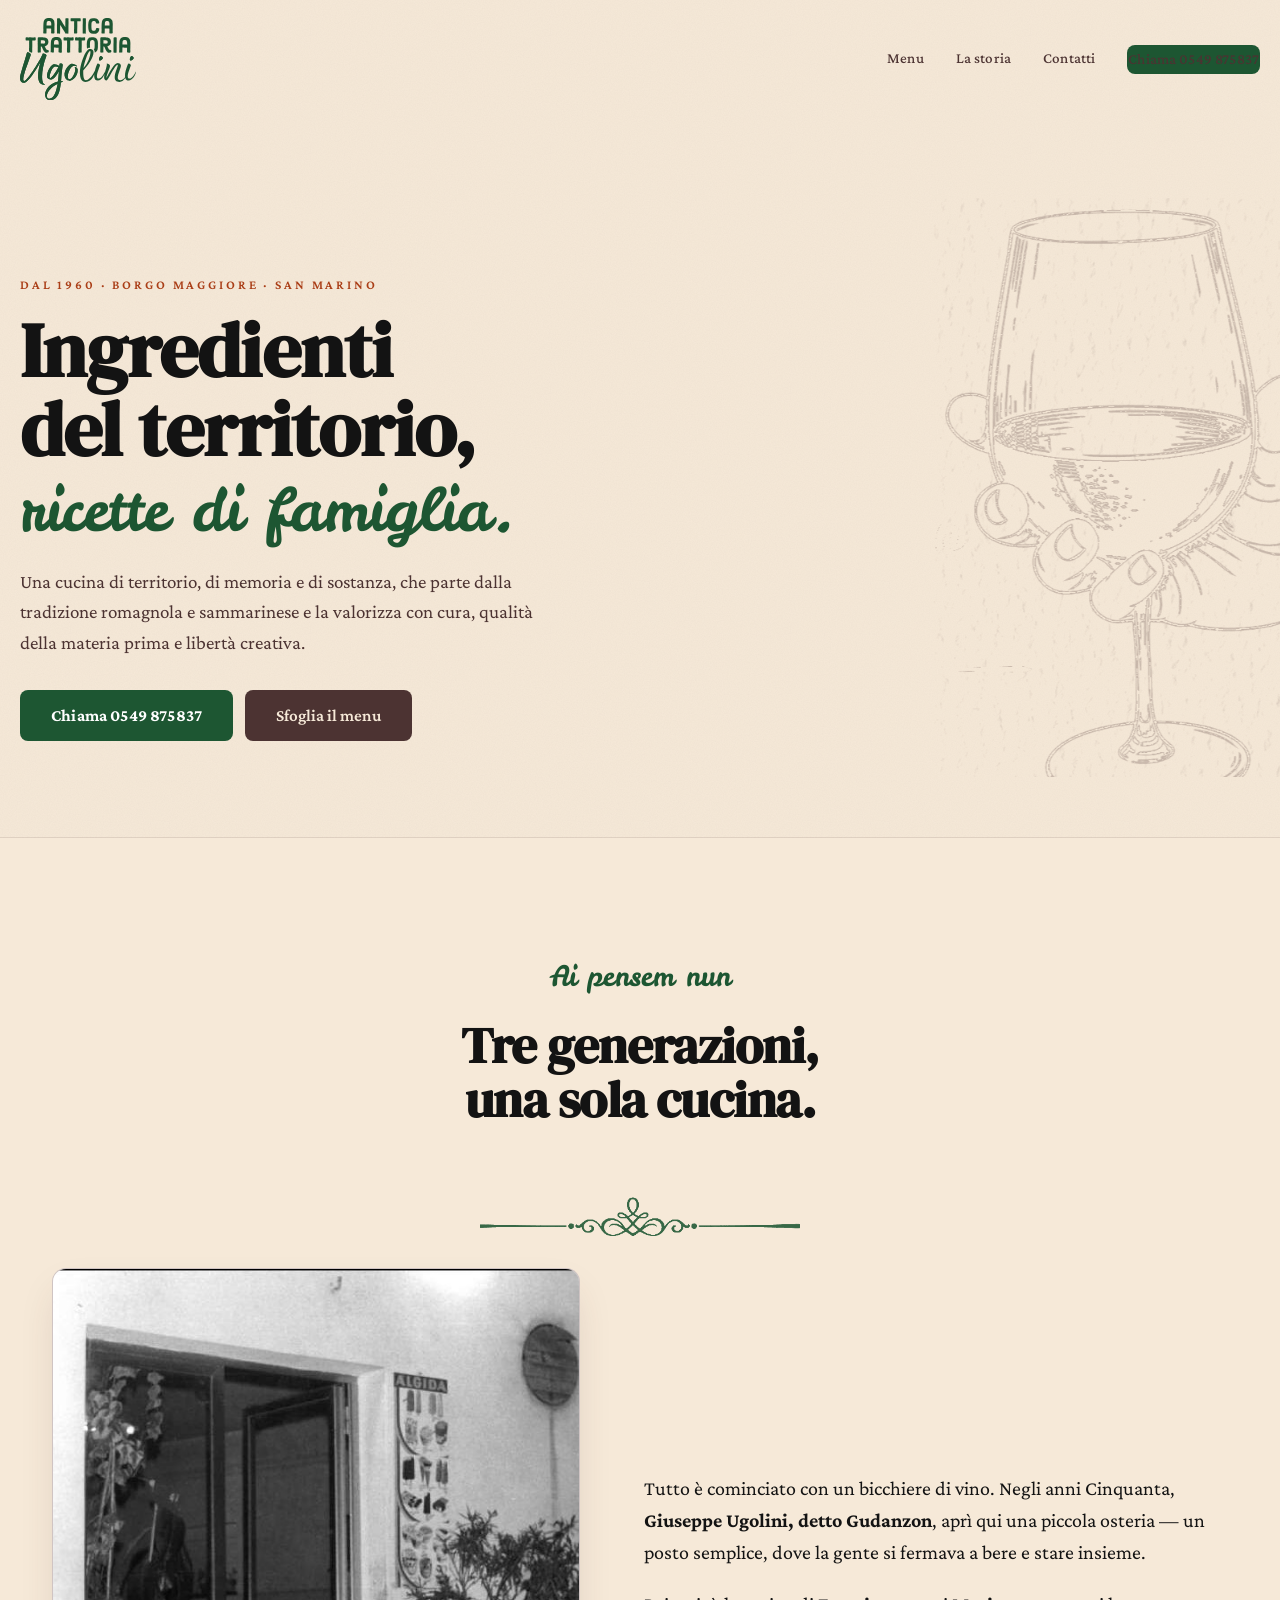
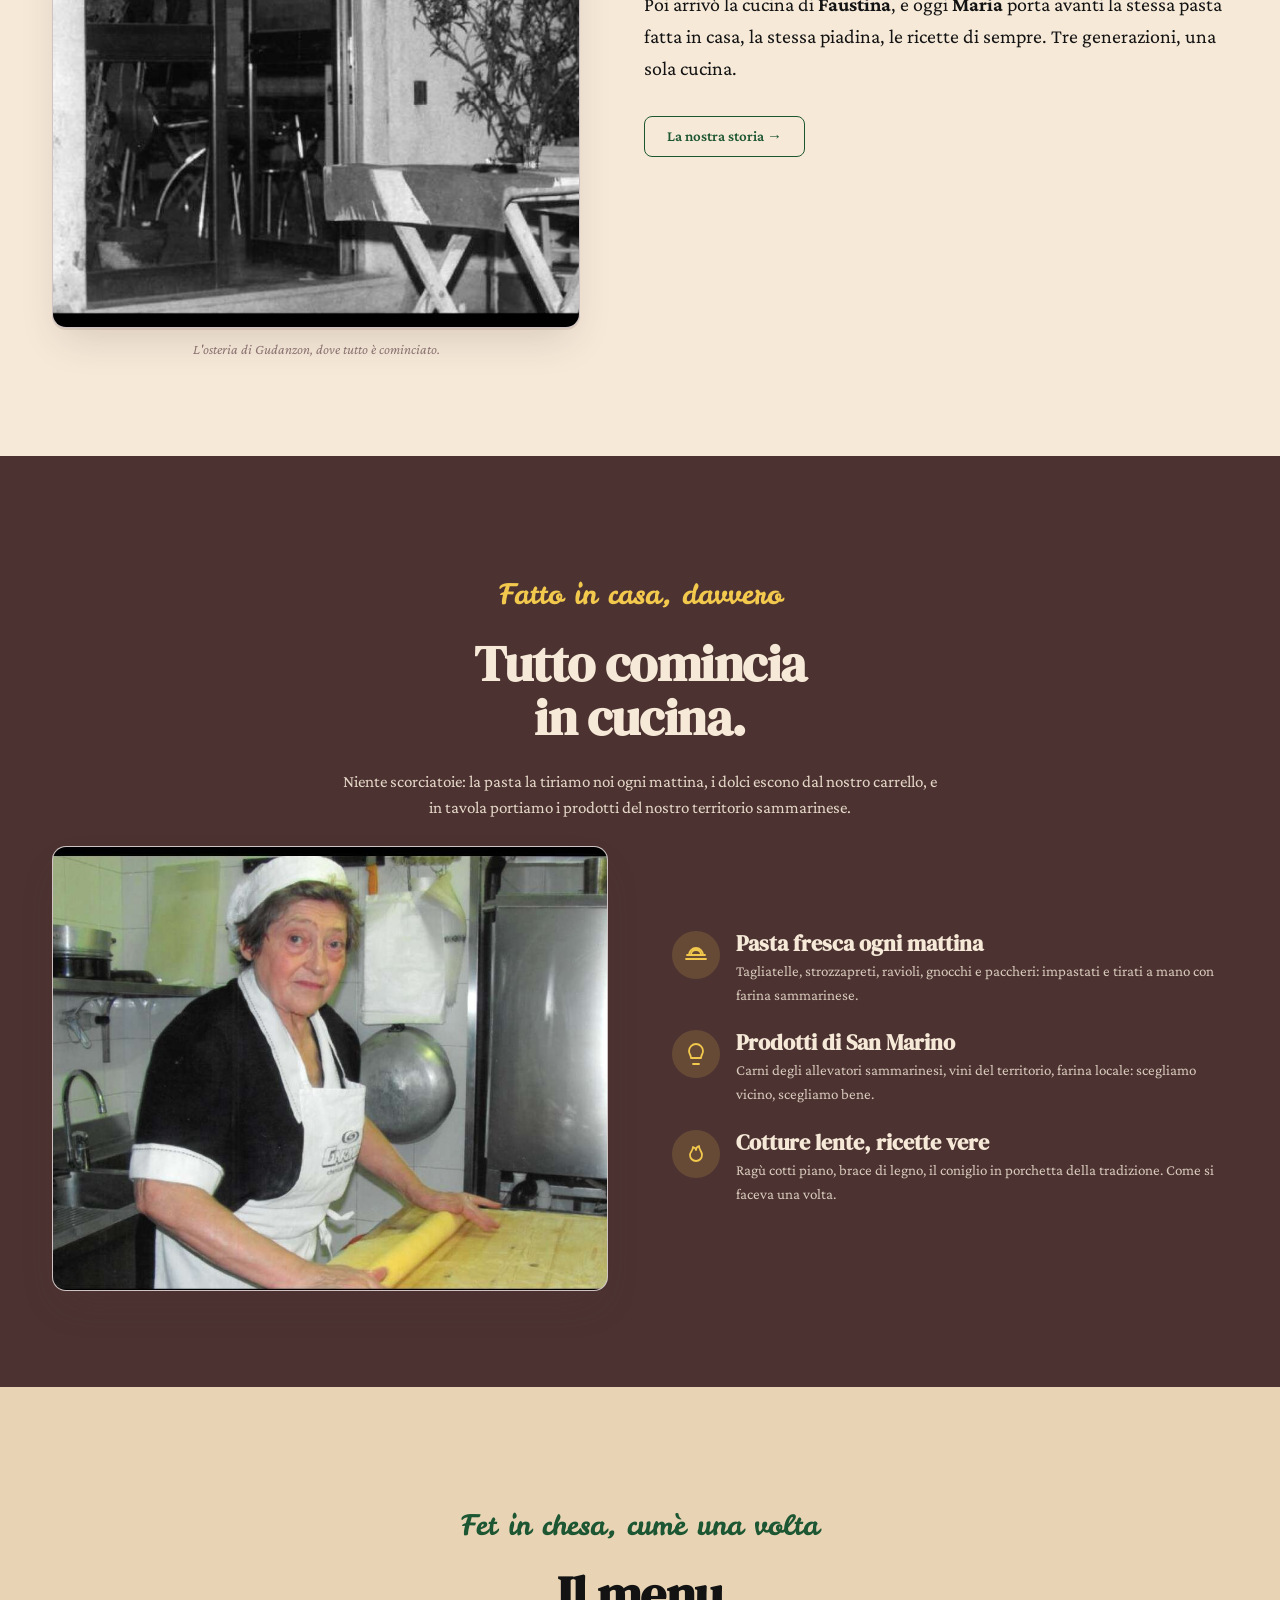
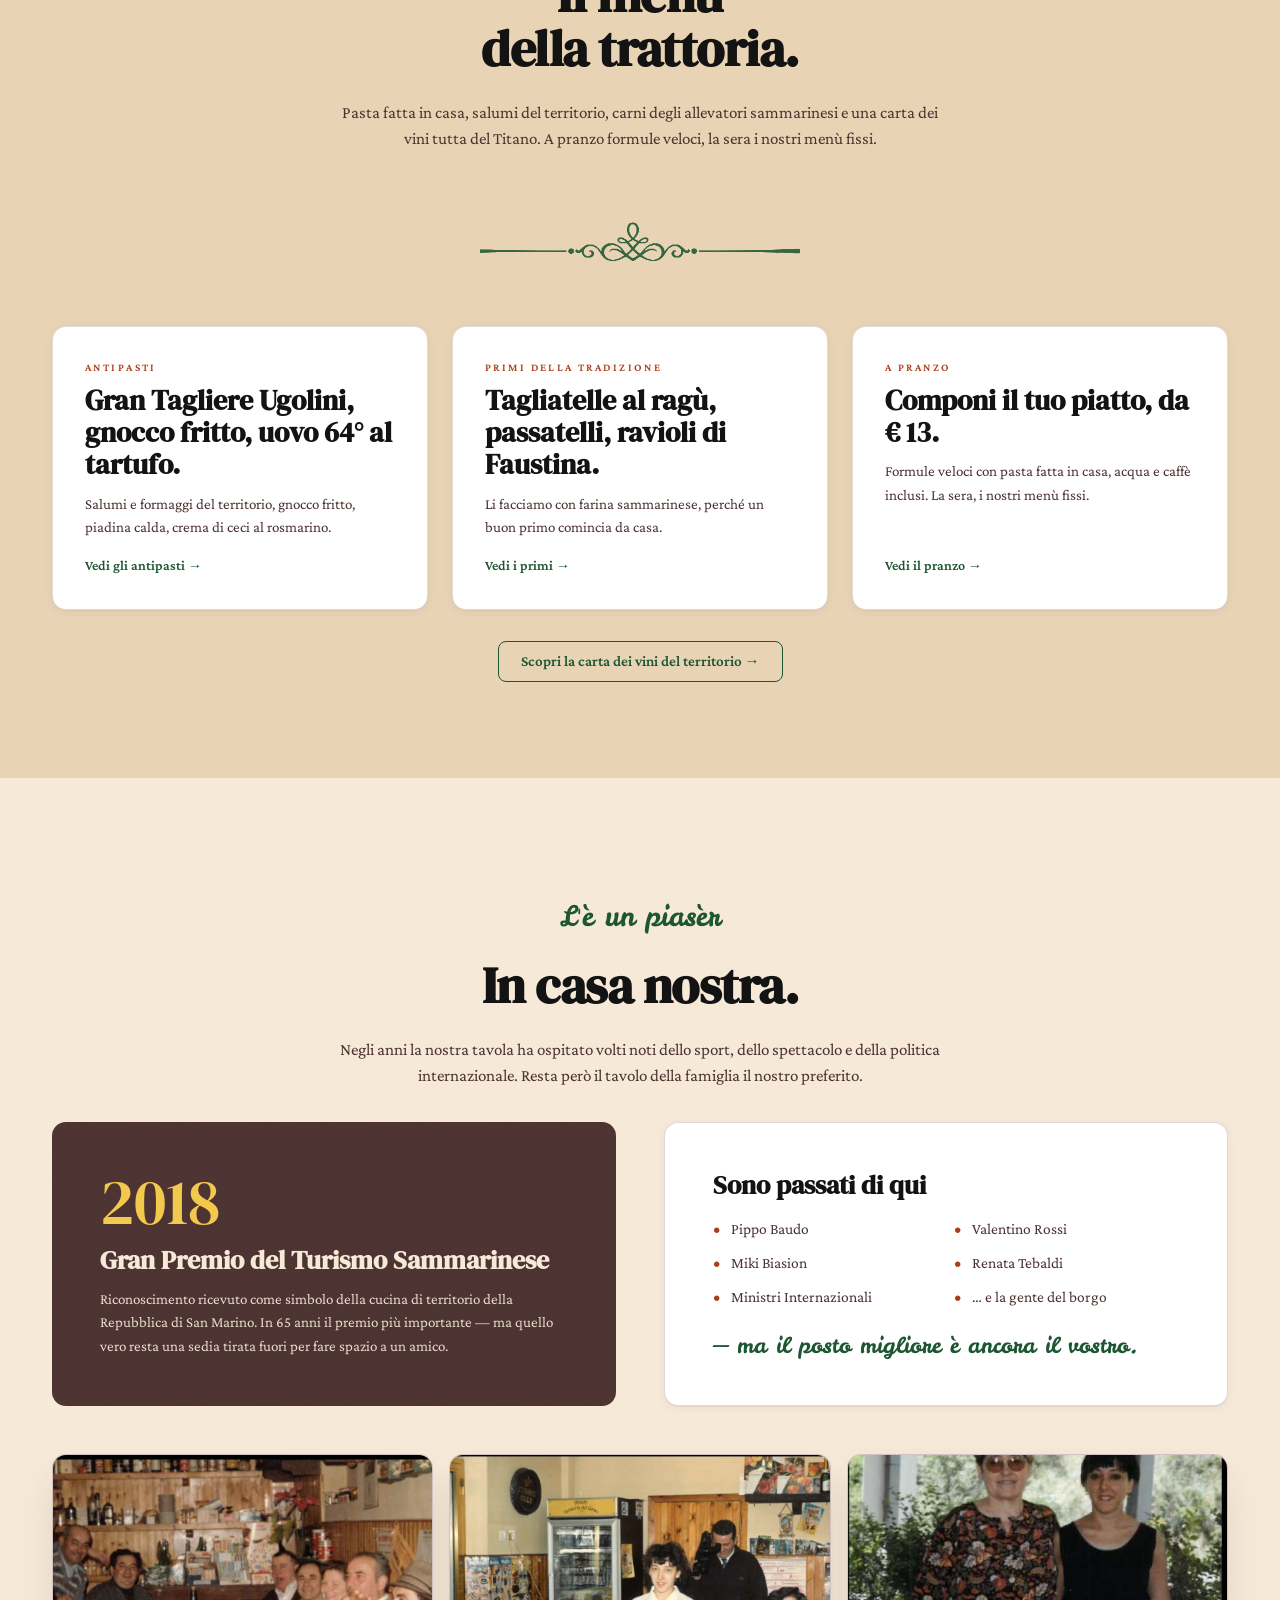
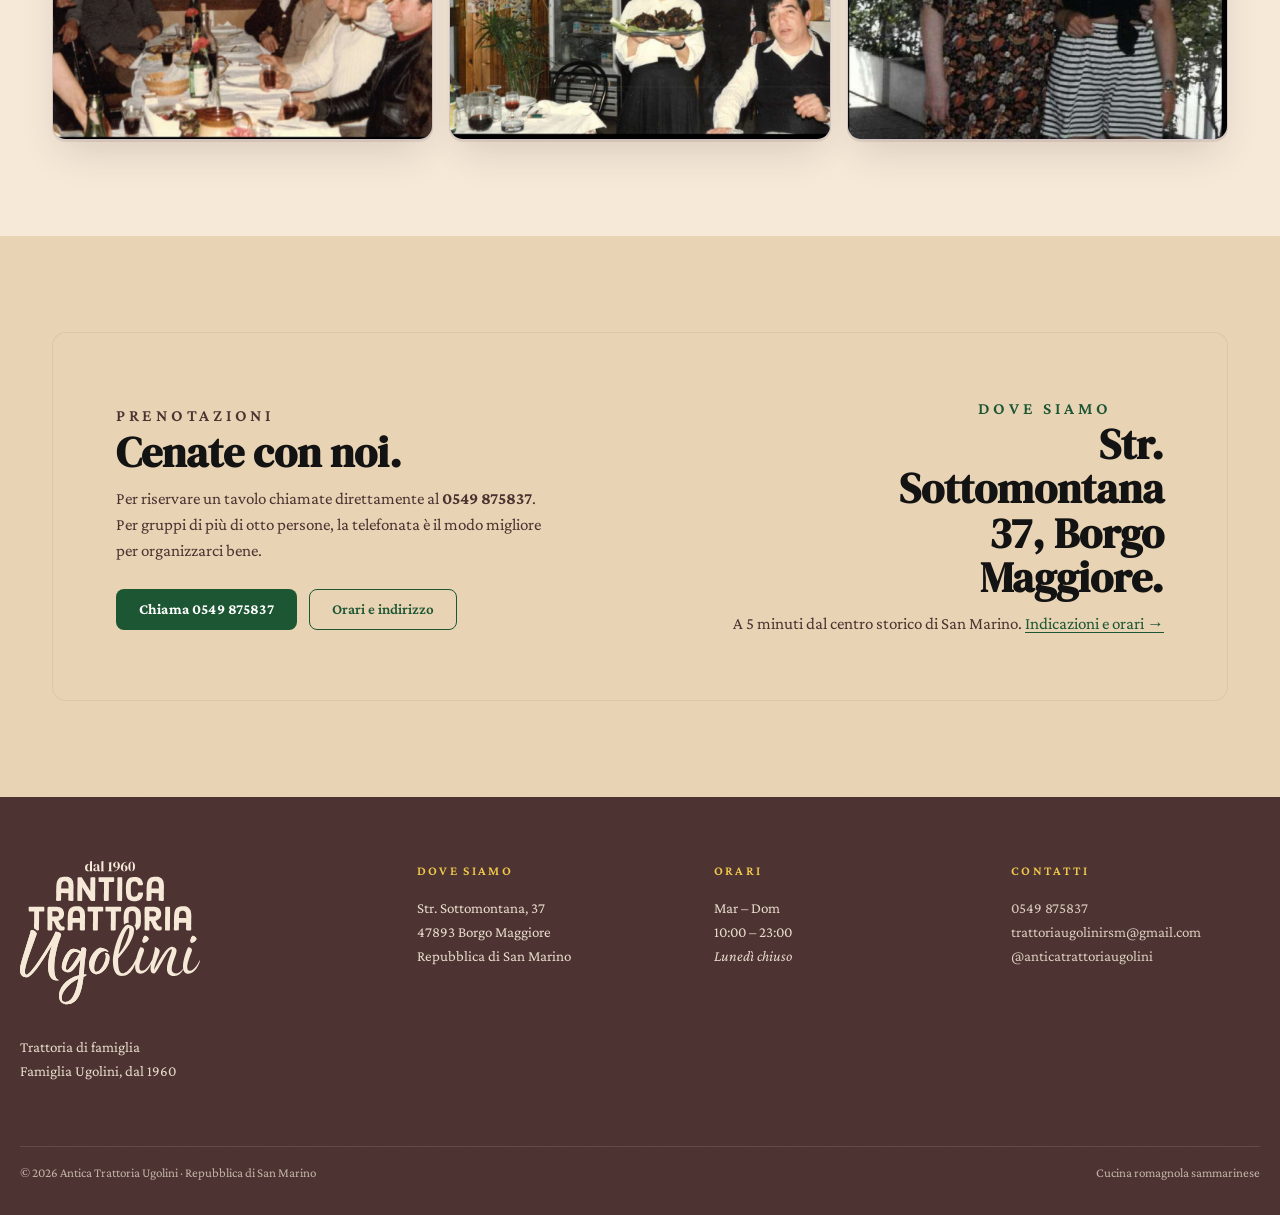
==== atusitev5_work/index.html @ a662e5c4 "Add files via upload" ====
<!doctype html>
<html lang="it">
<head>
<meta charset="utf-8" />
<meta name="viewport" content="width=device-width, initial-scale=1" />
<title>Antica Trattoria Ugolini — Trattoria sammarinese dal 1960</title>
<meta name="description" content="Una cucina di territorio, di memoria e di sostanza, dalla tradizione romagnola e sammarinese. Pasta fatta in casa con farina sammarinese. Borgo Maggiore, Repubblica di San Marino, dal 1960." />
<link rel="canonical" href="https://anticatrattoriaugolini.com/" />
<link rel="icon" type="image/svg+xml" href="assets/atu-logo.svg" />
<link rel="apple-touch-icon" href="assets/apple-touch-icon.png" />
<link rel="manifest" href="manifest.webmanifest" />
<meta name="theme-color" content="#1d5632" />

<meta property="og:type" content="restaurant.restaurant" />
<meta property="og:locale" content="it_IT" />
<meta property="og:site_name" content="Antica Trattoria Ugolini" />
<meta property="og:title" content="Antica Trattoria Ugolini — Trattoria sammarinese dal 1960" />
<meta property="og:description" content="Cucina di territorio, di memoria e di sostanza. Pasta con farina sammarinese, dal 1960." />
<meta property="og:url" content="https://anticatrattoriaugolini.com/" />
<meta property="og:image" content="https://anticatrattoriaugolini.com/assets/og-image.png" />
<meta property="og:image:width" content="1200" />
<meta property="og:image:height" content="630" />
<meta name="twitter:card" content="summary_large_image" />
<meta name="twitter:title" content="Antica Trattoria Ugolini — Trattoria sammarinese dal 1960" />
<meta name="twitter:description" content="Cucina di territorio. Borgo Maggiore, San Marino." />
<meta name="twitter:image" content="https://anticatrattoriaugolini.com/assets/og-image.png" />

<link rel="preload" href="fonts/-nFnOHM81r4j6k0gjAW3mujVU2B2G_Bx0g.woff2" as="font" type="font/woff2" crossorigin />
<link rel="preload" href="assets/illustration-wine.png" as="image" />
<link rel="stylesheet" href="css/fonts.css" />
<link rel="stylesheet" href="css/tokens.css" />
<link rel="stylesheet" href="css/site.css" />

<script type="application/ld+json">
{
  "@context": "https://schema.org",
  "@type": "Restaurant",
  "name": "Antica Trattoria Ugolini",
  "image": [
    "https://anticatrattoriaugolini.com/assets/og-image.png",
    "https://anticatrattoriaugolini.com/assets/foto/in-sala.jpg",
    "https://anticatrattoriaugolini.com/assets/foto/tagliatelle.jpg"
  ],
  "description": "Trattoria di famiglia a Borgo Maggiore, San Marino. Cucina romagnola e sammarinese, pasta fatta in casa, ingredienti del territorio e ricette dal 1960.",
  "@id": "https://anticatrattoriaugolini.com/",
  "url": "https://anticatrattoriaugolini.com/",
  "telephone": "+390549875837",
  "email": "trattoriaugolinirsm@gmail.com",
  "priceRange": "€€",
  "servesCuisine": ["Italian", "Romagnola", "Sammarinese"],
  "foundingDate": "1960",
  "menu": "https://anticatrattoriaugolini.com/menu.html",
  "acceptsReservations": true,
  "address": {
    "@type": "PostalAddress",
    "streetAddress": "Str. Sottomontana, 37",
    "addressLocality": "Borgo Maggiore",
    "postalCode": "47893",
    "addressCountry": "SM"
  },
  "geo": {
    "@type": "GeoCoordinates",
    "latitude": 43.9446,
    "longitude": 12.4445
  },
  "hasMap": "https://maps.google.com/?q=Str.+Sottomontana+37,+Borgo+Maggiore,+San+Marino",
  "openingHoursSpecification": [
    { "@type": "OpeningHoursSpecification", "dayOfWeek": ["Tuesday","Wednesday","Thursday","Friday","Saturday","Sunday"], "opens": "10:00", "closes": "23:00" }
  ],
  "sameAs": ["https://www.instagram.com/anticatrattoriaugolini"]
}
</script>
</head>
<body>
<a href="#main" class="skip-link">Vai al contenuto</a>

<header class="site-header">
  <div class="container site-header__inner">
    <a href="/" class="site-header__logo" aria-label="Antica Trattoria Ugolini — home" data-logo="assets/atu-logo-mono.svg"></a>
    <button class="nav-toggle" aria-label="Apri menu" aria-expanded="false" aria-controls="primary-nav">
      <svg viewBox="0 0 24 24" fill="none" stroke="currentColor" stroke-width="2" stroke-linecap="round" aria-hidden="true"><path d="M3 6h18M3 12h18M3 18h18"/></svg>
    </button>
    <nav class="site-header__nav" id="primary-nav" aria-label="Navigazione principale">
      <a href="menu.html">Menu</a>
      <a href="storia.html">La storia</a>
      <a href="contatti.html">Contatti</a>
      <a href="tel:+390549875837" class="btn btn-primary">Chiama 0549 875837</a>
    </nav>
  </div>
</header>

<main id="main">
  <section class="hero">
    <div class="hero__illustration" aria-hidden="true"></div>
    <div class="container hero__inner">
      <p class="hero__eyebrow">Dal 1960 · Borgo Maggiore · San Marino</p>
      <h1 class="hero__title">
        Ingredienti del territorio,
        <span class="script">ricette di famiglia.</span>
      </h1>
      <p class="hero__lede">
        Una cucina di territorio, di memoria e di sostanza, che parte dalla tradizione
        romagnola e sammarinese e la valorizza con cura, qualità della materia prima
        e libertà creativa.
      </p>
      <div class="hero__cta">
        <a class="btn btn-primary btn-lg" href="tel:+390549875837">Chiama 0549 875837</a>
        <a class="btn btn-on-dark btn-lg" href="menu.html">Sfoglia il menu</a>
      </div>
    </div>
  </section>

  <section class="section section--lino">
    <div class="container">
      <div class="section-head reveal">
        <p class="menu-aside">Ai pensem nun</p>
        <h2 class="section-title">Tre generazioni, una sola cucina.</h2>
      </div>
      <div class="ornament reveal" aria-hidden="true"><img src="assets/divisor.png" alt="" loading="lazy" /></div>
      <div class="story story--photo">
        <figure class="photo photo--bw reveal">
          <div class="photo-frame"><img src="assets/foto/osteria-origini.jpg" alt="L'osteria di Gudanzon negli anni delle origini" loading="lazy" width="1104" height="738" /></div>
          <figcaption>L'osteria di Gudanzon, dove tutto è cominciato.</figcaption>
        </figure>
        <div class="story__lede reveal reveal--delay-1">
          <p>
            Tutto è cominciato con un bicchiere di vino. Negli anni Cinquanta,
            <strong>Giuseppe Ugolini, detto Gudanzon</strong>, aprì qui una piccola
            osteria — un posto semplice, dove la gente si fermava a bere e stare insieme.
          </p>
          <p>
            Poi arrivò la cucina di <strong>Faustina</strong>, e oggi <strong>Maria</strong> porta
            avanti la stessa pasta fatta in casa, la stessa piadina, le ricette di sempre.
            Tre generazioni, una sola cucina.
          </p>
          <a class="btn btn-secondary" href="storia.html" style="margin-top: var(--s-3);">La nostra storia →</a>
        </div>
      </div>
    </div>
  </section>

  <section class="section section--cacao">
    <div class="container">
      <div class="section-head reveal">
        <p class="menu-aside" style="color: var(--c-ocra-calda);">Fatto in casa, davvero</p>
        <h2 class="section-title">Tutto comincia in cucina.</h2>
        <p class="section-lede" style="color: var(--c-lino-chiaro); opacity: 0.9;">
          Niente scorciatoie: la pasta la tiriamo noi ogni mattina, i dolci escono dal nostro carrello,
          e in tavola portiamo i prodotti del nostro territorio sammarinese.
        </p>
      </div>
      <div class="craft-showcase">
        <figure class="photo reveal">
          <div class="photo-frame"><img src="assets/foto/pasta-a-mano.jpg" alt="La pasta tirata a mano in cucina, ogni mattina" loading="lazy" width="1106" height="738" /></div>
        </figure>
        <div class="craft-list">
          <div class="craft-list__item reveal">
            <div class="craft-list__icon">
              <svg viewBox="0 0 24 24" fill="none" stroke="currentColor" stroke-width="1.8" stroke-linecap="round" stroke-linejoin="round" aria-hidden="true"><path d="M3 12h18M5 12a7 7 0 0 1 14 0M7 12a5 5 0 0 1 10 0"/><path d="M2 16h20"/></svg>
            </div>
            <div>
              <h3 class="craft-list__title">Pasta fresca ogni mattina</h3>
              <p class="craft-list__body">Tagliatelle, strozzapreti, ravioli, gnocchi e paccheri: impastati e tirati a mano con farina sammarinese.</p>
            </div>
          </div>
          <div class="craft-list__item reveal reveal--delay-1">
            <div class="craft-list__icon">
              <svg viewBox="0 0 24 24" fill="none" stroke="currentColor" stroke-width="1.8" stroke-linecap="round" stroke-linejoin="round" aria-hidden="true"><path d="M12 2a7 7 0 0 1 7 7c0 3-2 4-2 7H7c0-3-2-4-2-7a7 7 0 0 1 7-7Z"/><path d="M9 22h6"/></svg>
            </div>
            <div>
              <h3 class="craft-list__title">Prodotti di San Marino</h3>
              <p class="craft-list__body">Carni degli allevatori sammarinesi, vini del territorio, farina locale: scegliamo vicino, scegliamo bene.</p>
            </div>
          </div>
          <div class="craft-list__item reveal reveal--delay-2">
            <div class="craft-list__icon">
              <svg viewBox="0 0 24 24" fill="none" stroke="currentColor" stroke-width="1.8" stroke-linecap="round" stroke-linejoin="round" aria-hidden="true"><path d="M6 13a6 6 0 0 0 12 0c0-4-3-5-3-9 0 0-3 1-3 4 0-2-3-3-3-3 0 4-3 5-3 8Z"/></svg>
            </div>
            <div>
              <h3 class="craft-list__title">Cotture lente, ricette vere</h3>
              <p class="craft-list__body">Ragù cotti piano, brace di legno, il coniglio in porchetta della tradizione. Come si faceva una volta.</p>
            </div>
          </div>
        </div>
      </div>
    </div>
  </section>

  <section class="section section--crema">
    <div class="container">
      <div class="section-head reveal">
        <p class="menu-aside">Fet in chesa, cumè una volta</p>
        <h2 class="section-title">Il menu della trattoria.</h2>
        <p class="section-lede">
          Pasta fatta in casa, salumi del territorio, carni degli allevatori sammarinesi e
          una carta dei vini tutta del Titano. A pranzo formule veloci, la sera i nostri menù fissi.
        </p>
      </div>
      <div class="ornament reveal" aria-hidden="true"><img src="assets/divisor.png" alt="" loading="lazy" /></div>
      <div class="teaser-grid">
        <a class="teaser-card reveal" href="menu.html#antipasti">
          <div class="teaser-card__eyebrow">Antipasti</div>
          <h3 class="teaser-card__title">Gran Tagliere Ugolini, gnocco fritto, uovo 64° al tartufo.</h3>
          <p class="teaser-card__body">Salumi e formaggi del territorio, gnocco fritto, piadina calda, crema di ceci al rosmarino.</p>
          <span class="teaser-card__arrow">Vedi gli antipasti →</span>
        </a>
        <a class="teaser-card reveal reveal--delay-1" href="menu.html#primi">
          <div class="teaser-card__eyebrow">Primi della tradizione</div>
          <h3 class="teaser-card__title">Tagliatelle al ragù, passatelli, ravioli di Faustina.</h3>
          <p class="teaser-card__body">Li facciamo con farina sammarinese, perché un buon primo comincia da casa.</p>
          <span class="teaser-card__arrow">Vedi i primi →</span>
        </a>
        <a class="teaser-card reveal reveal--delay-2" href="menu.html#pranzo">
          <div class="teaser-card__eyebrow">A pranzo</div>
          <h3 class="teaser-card__title">Componi il tuo piatto, da € 13.</h3>
          <p class="teaser-card__body">Formule veloci con pasta fatta in casa, acqua e caffè inclusi. La sera, i nostri menù fissi.</p>
          <span class="teaser-card__arrow">Vedi il pranzo →</span>
        </a>
      </div>
      <div style="text-align:center; margin-top: var(--s-6);">
        <a class="btn btn-secondary" href="menu.html#vini">Scopri la carta dei vini del territorio →</a>
      </div>
    </div>
  </section>

  <section class="section section--lino" id="riconoscimenti">
    <div class="container">
      <div class="section-head reveal">
        <p class="menu-aside">L'è un piasèr</p>
        <h2 class="section-title">In casa nostra.</h2>
        <p class="section-lede">Negli anni la nostra tavola ha ospitato volti noti dello sport, dello spettacolo e della politica internazionale. Resta però il tavolo della famiglia il nostro preferito.</p>
      </div>
      <div class="recognition">
        <aside class="recognition__award reveal">
          <div class="recognition__award-year">2018</div>
          <h3 class="recognition__award-title">Gran Premio del Turismo Sammarinese</h3>
          <p class="recognition__award-body">Riconoscimento ricevuto come simbolo della cucina di territorio della Repubblica di San Marino. In 65 anni il premio più importante — ma quello vero resta una sedia tirata fuori per fare spazio a un amico.</p>
        </aside>
        <div class="recognition__guests reveal reveal--delay-1">
          <h3>Sono passati di qui</h3>
          <ul class="recognition__guests-list">
            <li>Pippo Baudo</li>
            <li>Valentino Rossi</li>
            <li>Miki Biasion</li>
            <li>Renata Tebaldi</li>
            <li>Ministri Internazionali</li>
            <li>… e la gente del borgo</li>
          </ul>
          <p class="recognition__guests-note">— ma il posto migliore è ancora il vostro.</p>
        </div>
      </div>
      <div class="photo-strip reveal">
        <figure class="photo"><div class="photo-frame"><img src="assets/foto/in-tavola.jpg" alt="A tavola insieme in trattoria" loading="lazy" width="1106" height="738" /></div></figure>
        <figure class="photo"><div class="photo-frame"><img src="assets/foto/in-sala.jpg" alt="La sala della trattoria" loading="lazy" width="1106" height="738" /></div></figure>
        <figure class="photo"><div class="photo-frame"><img src="assets/foto/due-generazioni.jpg" alt="Due generazioni della famiglia Ugolini" loading="lazy" width="530" height="738" /></div></figure>
      </div>
    </div>
  </section>

  <section class="section section--crema">
    <div class="container">
      <div class="reserve reveal">
        <div class="reserve__copy">
          <p class="section-eyebrow">prenotazioni</p>
          <h2>Cenate con noi.</h2>
          <p>Per riservare un tavolo chiamate direttamente al <strong>0549 875837</strong>. Per gruppi di più di otto persone, la telefonata è il modo migliore per organizzarci bene.</p>
          <div style="margin-top: var(--s-5); display:flex; gap: var(--s-3); flex-wrap: wrap;">
            <a class="btn btn-primary" href="tel:+390549875837">Chiama 0549 875837</a>
            <a class="btn btn-secondary" href="contatti.html">Orari e indirizzo</a>
          </div>
        </div>
        <div class="reserve__copy" style="text-align:right">
          <p class="section-eyebrow" style="color: var(--c-verde-bosco)">Dove siamo</p>
          <h3 style="margin-left:auto">Str. Sottomontana 37, Borgo Maggiore.</h3>
          <p style="margin-left:auto">A 5 minuti dal centro storico di San Marino. <a href="contatti.html">Indicazioni e orari →</a></p>
        </div>
      </div>
    </div>
  </section>
</main>

<footer class="site-footer">
  <div class="container site-footer__inner">
    <div class="site-footer__brand">
      <span class="site-footer__logo" data-logo="assets/atu-logo-mono-dal1960.svg" aria-label="Antica Trattoria Ugolini, dal 1960"></span>
      <p class="site-footer__tag">Trattoria di famiglia<br />Famiglia Ugolini, dal 1960</p>
    </div>
    <div><h5>Dove siamo</h5><p>Str. Sottomontana, 37<br />47893 Borgo Maggiore<br />Repubblica di San Marino</p></div>
    <div><h5>Orari</h5><p>Mar – Dom<br />10:00 – 23:00<br /><em>Lunedì chiuso</em></p></div>
    <div><h5>Contatti</h5><p>
      <a href="tel:+390549875837">0549 875837</a><br />
      <a href="mailto:trattoriaugolinirsm@gmail.com">trattoriaugolinirsm@gmail.com</a><br />
      <a href="https://www.instagram.com/anticatrattoriaugolini" rel="noopener">@anticatrattoriaugolini</a>
    </p></div>
  </div>
  <div class="container site-footer__bottom">
    <span>© <span data-year>2026</span> Antica Trattoria Ugolini · Repubblica di San Marino</span>
    <span>Cucina romagnola sammarinese</span>
  </div>
</footer>

<a class="fab fab--bottom-pad" href="tel:+390549875837" aria-label="Chiama Antica Trattoria Ugolini">
  <svg viewBox="0 0 24 24" fill="none" stroke="currentColor" stroke-width="2.2" stroke-linecap="round" stroke-linejoin="round" aria-hidden="true"><path d="M22 16.92v3a2 2 0 0 1-2.18 2 19.79 19.79 0 0 1-8.63-3.07 19.5 19.5 0 0 1-6-6 19.79 19.79 0 0 1-3.07-8.67A2 2 0 0 1 4.11 2h3a2 2 0 0 1 2 1.72 12.84 12.84 0 0 0 .7 2.81 2 2 0 0 1-.45 2.11L8.09 9.91a16 16 0 0 0 6 6l1.27-1.27a2 2 0 0 1 2.11-.45 12.84 12.84 0 0 0 2.81.7A2 2 0 0 1 22 16.92z"/></svg>
  <span class="fab__label">Chiama</span>
</a>

<script src="js/site.js" defer></script>
</body>
</html>
---- atusitev5_work/css/fonts.css ----
/* vietnamese */
@font-face {
  font-family: 'Crimson Pro';
  font-style: italic;
  font-weight: 300 700;
  font-display: swap;
  src: url(../fonts/q5uBsoa5M_tv7IihmnkabARekYxwDfKi.woff2) format('woff2');
  unicode-range: U+0102-0103, U+0110-0111, U+0128-0129, U+0168-0169, U+01A0-01A1, U+01AF-01B0, U+0300-0301, U+0303-0304, U+0308-0309, U+0323, U+0329, U+1EA0-1EF9, U+20AB;
}
/* latin-ext */
@font-face {
  font-family: 'Crimson Pro';
  font-style: italic;
  font-weight: 300 700;
  font-display: swap;
  src: url(../fonts/q5uBsoa5M_tv7IihmnkabARekY1wDfKi.woff2) format('woff2');
  unicode-range: U+0100-02BA, U+02BD-02C5, U+02C7-02CC, U+02CE-02D7, U+02DD-02FF, U+0304, U+0308, U+0329, U+1D00-1DBF, U+1E00-1E9F, U+1EF2-1EFF, U+2020, U+20A0-20AB, U+20AD-20C0, U+2113, U+2C60-2C7F, U+A720-A7FF;
}
/* latin */
@font-face {
  font-family: 'Crimson Pro';
  font-style: italic;
  font-weight: 300 700;
  font-display: swap;
  src: url(../fonts/q5uBsoa5M_tv7IihmnkabARekYNwDQ.woff2) format('woff2');
  unicode-range: U+0000-00FF, U+0131, U+0152-0153, U+02BB-02BC, U+02C6, U+02DA, U+02DC, U+0304, U+0308, U+0329, U+2000-206F, U+20AC, U+2122, U+2191, U+2193, U+2212, U+2215, U+FEFF, U+FFFD;
}
/* vietnamese */
@font-face {
  font-family: 'Crimson Pro';
  font-style: normal;
  font-weight: 300 700;
  font-display: swap;
  src: url(../fonts/q5uDsoa5M_tv7IihmnkabARUoYFoCQ.woff2) format('woff2');
  unicode-range: U+0102-0103, U+0110-0111, U+0128-0129, U+0168-0169, U+01A0-01A1, U+01AF-01B0, U+0300-0301, U+0303-0304, U+0308-0309, U+0323, U+0329, U+1EA0-1EF9, U+20AB;
}
/* latin-ext */
@font-face {
  font-family: 'Crimson Pro';
  font-style: normal;
  font-weight: 300 700;
  font-display: swap;
  src: url(../fonts/q5uDsoa5M_tv7IihmnkabARVoYFoCQ.woff2) format('woff2');
  unicode-range: U+0100-02BA, U+02BD-02C5, U+02C7-02CC, U+02CE-02D7, U+02DD-02FF, U+0304, U+0308, U+0329, U+1D00-1DBF, U+1E00-1E9F, U+1EF2-1EFF, U+2020, U+20A0-20AB, U+20AD-20C0, U+2113, U+2C60-2C7F, U+A720-A7FF;
}
/* latin */
@font-face {
  font-family: 'Crimson Pro';
  font-style: normal;
  font-weight: 300 700;
  font-display: swap;
  src: url(../fonts/q5uDsoa5M_tv7IihmnkabARboYE.woff2) format('woff2');
  unicode-range: U+0000-00FF, U+0131, U+0152-0153, U+02BB-02BC, U+02C6, U+02DA, U+02DC, U+0304, U+0308, U+0329, U+2000-206F, U+20AC, U+2122, U+2191, U+2193, U+2212, U+2215, U+FEFF, U+FFFD;
}
/* latin-ext */
@font-face {
  font-family: 'DM Serif Display';
  font-style: italic;
  font-weight: 400;
  font-display: swap;
  src: url(../fonts/-nFhOHM81r4j6k0gjAW3mujVU2B2G_VB3vD212k.woff2) format('woff2');
  unicode-range: U+0100-02BA, U+02BD-02C5, U+02C7-02CC, U+02CE-02D7, U+02DD-02FF, U+0304, U+0308, U+0329, U+1D00-1DBF, U+1E00-1E9F, U+1EF2-1EFF, U+2020, U+20A0-20AB, U+20AD-20C0, U+2113, U+2C60-2C7F, U+A720-A7FF;
}
/* latin */
@font-face {
  font-family: 'DM Serif Display';
  font-style: italic;
  font-weight: 400;
  font-display: swap;
  src: url(../fonts/-nFhOHM81r4j6k0gjAW3mujVU2B2G_VB0PD2.woff2) format('woff2');
  unicode-range: U+0000-00FF, U+0131, U+0152-0153, U+02BB-02BC, U+02C6, U+02DA, U+02DC, U+0304, U+0308, U+0329, U+2000-206F, U+20AC, U+2122, U+2191, U+2193, U+2212, U+2215, U+FEFF, U+FFFD;
}
/* latin-ext */
@font-face {
  font-family: 'DM Serif Display';
  font-style: normal;
  font-weight: 400;
  font-display: swap;
  src: url(../fonts/-nFnOHM81r4j6k0gjAW3mujVU2B2G_5x0ujy.woff2) format('woff2');
  unicode-range: U+0100-02BA, U+02BD-02C5, U+02C7-02CC, U+02CE-02D7, U+02DD-02FF, U+0304, U+0308, U+0329, U+1D00-1DBF, U+1E00-1E9F, U+1EF2-1EFF, U+2020, U+20A0-20AB, U+20AD-20C0, U+2113, U+2C60-2C7F, U+A720-A7FF;
}
/* latin */
@font-face {
  font-family: 'DM Serif Display';
  font-style: normal;
  font-weight: 400;
  font-display: swap;
  src: url(../fonts/-nFnOHM81r4j6k0gjAW3mujVU2B2G_Bx0g.woff2) format('woff2');
  unicode-range: U+0000-00FF, U+0131, U+0152-0153, U+02BB-02BC, U+02C6, U+02DA, U+02DC, U+0304, U+0308, U+0329, U+2000-206F, U+20AC, U+2122, U+2191, U+2193, U+2212, U+2215, U+FEFF, U+FFFD;
}
/* latin */
@font-face {
  font-family: 'Leckerli One';
  font-style: normal;
  font-weight: 400;
  font-display: swap;
  src: url(../fonts/V8mCoQH8VCsNttEnxnGQ-1idKpZd.woff2) format('woff2');
  unicode-range: U+0000-00FF, U+0131, U+0152-0153, U+02BB-02BC, U+02C6, U+02DA, U+02DC, U+0304, U+0308, U+0329, U+2000-206F, U+20AC, U+2122, U+2191, U+2193, U+2212, U+2215, U+FEFF, U+FFFD;
}
---- atusitev5_work/css/tokens.css ----
/* =============================================================
   Antica Trattoria Ugolini — Design tokens
   ============================================================= */

:root {
  /* Brand primaries */
  --c-verde-bosco:    #1d5632;
  --c-cacao-antico:   #4c3332;
  --c-terracotta:     #aa3e17;
  --c-ocra-calda:     #f2c84d;

  /* Paper surfaces */
  --c-crema-sfoglia:  #e8d4b4;
  --c-lino-chiaro:    #f6e9d8;

  /* Neutrals */
  --c-nero-inchiostro:#131313;
  --c-bianco-puro:    #ffffff;

  /* Tinted neutrals */
  --c-cacao-90: #5a3f3e;
  --c-cacao-60: #8d7574;
  --c-cacao-30: #c8bab9;
  --c-cacao-10: #ece4e3;
  --c-verde-90: #2a6741;
  --c-verde-30: #a8c1b0;
  --c-verde-10: #dde7e0;
  --c-lino-deep: #ecdec6;
  --c-lino-shadow: #d8c4a8;

  /* Semantic */
  --bg-page:        var(--c-lino-chiaro);
  --bg-surface:     var(--c-bianco-puro);
  --bg-surface-2:   var(--c-crema-sfoglia);
  --bg-inverse:     var(--c-cacao-antico);
  --bg-brand:       var(--c-verde-bosco);
  --fg-default:     var(--c-nero-inchiostro);
  --fg-muted:       var(--c-cacao-antico);
  --fg-subtle:      var(--c-cacao-60);
  --fg-on-brand:    var(--c-lino-chiaro);
  --fg-on-inverse:  var(--c-lino-chiaro);
  --fg-link:        var(--c-verde-bosco);
  --fg-accent:      var(--c-terracotta);
  --border-default: rgba(76, 51, 50, 0.18);
  --border-strong:  rgba(76, 51, 50, 0.35);
  --border-brand:   var(--c-verde-bosco);

  /* Type */
  --font-display:   "DM Serif Display", "Cormorant Garamond", "Times New Roman", serif;
  --font-body:      "Crimson Pro", "Cormorant Garamond", Georgia, serif;
  --font-script:    "Leckerli One", "Brush Script MT", cursive;

  /* Spacing scale (4px base) */
  --s-1:  4px;
  --s-2:  8px;
  --s-3:  12px;
  --s-4:  16px;
  --s-5:  24px;
  --s-6:  32px;
  --s-7:  48px;
  --s-8:  64px;
  --s-9:  96px;
  --s-10: 128px;

  /* Radii */
  --r-sm: 4px;
  --r-md: 8px;
  --r-lg: 14px;
  --r-xl: 22px;
  --r-pill: 999px;

  /* Shadows (paper-like) */
  --shadow-paper-sm: 0 1px 0 rgba(76,51,50,0.06), 0 2px 8px rgba(76,51,50,0.06);
  --shadow-paper-md: 0 1px 0 rgba(76,51,50,0.08), 0 6px 18px rgba(76,51,50,0.10);
  --shadow-paper-lg: 0 2px 0 rgba(76,51,50,0.10), 0 18px 40px -10px rgba(76,51,50,0.18);
  --shadow-inset-paper: inset 0 0 0 1px rgba(76,51,50,0.08);

  /* Motion */
  --ease-out: cubic-bezier(0.2, 0.7, 0.2, 1);
  --ease-in-out: cubic-bezier(0.65, 0, 0.35, 1);
  --dur-fast: 120ms;
  --dur-base: 200ms;
  --dur-slow: 320ms;

  /* Subtle paper texture */
  --tex-paper: url("data:image/svg+xml;utf8,<svg xmlns='http://www.w3.org/2000/svg' width='240' height='240' viewBox='0 0 240 240'><filter id='n'><feTurbulence type='fractalNoise' baseFrequency='0.85' numOctaves='2' stitchTiles='stitch'/><feColorMatrix values='0 0 0 0 0.30  0 0 0 0 0.20  0 0 0 0 0.19  0 0 0 0.06 0'/></filter><rect width='100%25' height='100%25' filter='url(%23n)'/></svg>");
}
---- atusitev5_work/css/site.css ----
/* =============================================================
   Antica Trattoria Ugolini — Site styles (shared across pages)
   ============================================================= */

* { box-sizing: border-box; }
html { scroll-behavior: smooth; }
body {
  margin: 0;
  font-family: var(--font-body);
  font-size: 1rem;
  line-height: 1.55;
  color: var(--fg-default);
  background: var(--bg-page);
  background-image: var(--tex-paper);
  -webkit-font-smoothing: antialiased;
  text-rendering: optimizeLegibility;
}

a { color: var(--fg-link); text-underline-offset: 3px; text-decoration-thickness: 1px; }
a:hover { color: var(--c-verde-90); }

.container { max-width: 1240px; margin: 0 auto; padding: 0 var(--s-6); }
.narrow { max-width: 880px; margin: 0 auto; padding: 0 var(--s-6); }

/* ---------- Header ------------------------------------------------ */
.site-header {
  position: sticky; top: 0; z-index: 50;
  transition: background var(--dur-base) var(--ease-out), backdrop-filter var(--dur-base) var(--ease-out), box-shadow var(--dur-base) var(--ease-out);
}
.site-header.scrolled {
  background: rgba(246, 233, 216, 0.85);
  backdrop-filter: blur(8px);
  -webkit-backdrop-filter: blur(8px);
  box-shadow: 0 1px 0 rgba(76,51,50,0.10);
}
.site-header__inner { display: flex; align-items: center; justify-content: space-between; padding: 18px 0; }
.site-header__logo {
  width: 116px;
  flex-shrink: 0;
  color: var(--c-verde-bosco);
  display: block;
  line-height: 0;
}
/* Shared rule below targets both header and footer logos via [data-logo] */

.site-header__nav { display: flex; align-items: center; gap: var(--s-6); }
.site-header__nav a {
  font-family: var(--font-body);
  font-size: 15px;
  font-weight: 500;
  color: var(--c-cacao-antico);
  text-decoration: none;
  letter-spacing: 0.01em;
  white-space: nowrap;
  padding: 6px 0;
  position: relative;
}
.site-header__nav a:hover { color: var(--c-verde-bosco); }
.site-header__nav a[aria-current="page"] { color: var(--c-verde-bosco); }
.site-header__nav a[aria-current="page"]::after {
  content: "";
  position: absolute;
  bottom: 0; left: 0; right: 0;
  height: 1.5px;
  background: var(--c-verde-bosco);
}

/* Mobile nav toggle */
.nav-toggle {
  display: none;
  background: none;
  border: none;
  cursor: pointer;
  padding: 10px;
  margin: -10px;
  color: var(--c-cacao-antico);
}
.nav-toggle svg { display: block; width: 24px; height: 24px; }

/* ---------- Buttons ----------------------------------------------- */
.btn {
  font-family: var(--font-body);
  font-size: 15px;
  font-weight: 600;
  padding: 12px 22px;
  border-radius: var(--r-md);
  border: 1.5px solid transparent;
  cursor: pointer;
  display: inline-flex;
  align-items: center;
  gap: 8px;
  line-height: 1;
  transition: all var(--dur-base) var(--ease-out);
  text-decoration: none;
  white-space: nowrap;
}
.btn-primary, .btn-primary:visited { background: var(--c-verde-bosco); color: #fff; font-weight: 700; letter-spacing: 0.01em; }
.btn-primary:hover { background: var(--c-verde-90); color: #fff; transform: translateY(-1px); box-shadow: var(--shadow-paper-md); }
.btn-secondary { background: transparent; color: var(--c-verde-bosco); border-color: var(--c-verde-bosco); }
.btn-secondary:hover { background: rgba(29,86,50,0.06); color: var(--c-verde-bosco); }
.btn-on-dark { background: var(--c-cacao-antico); color: var(--c-lino-chiaro); }
.btn-on-dark:hover { background: var(--c-cacao-90); color: var(--c-lino-chiaro); }
.btn-lg { padding: 16px 30px; font-size: 17px; }

/* ---------- Typographic primitives -------------------------------- */
.eyebrow {
  font-family: var(--font-body);
  font-size: 13px;
  letter-spacing: 0.22em;
  text-transform: uppercase;
  font-weight: 600;
  color: var(--fg-accent);
}
.script {
  font-family: var(--font-script);
  color: var(--c-verde-bosco);
  font-weight: 400;
  line-height: 1;
}

/* ---------- Hero -------------------------------------------------- */
.hero {
  position: relative;
  min-height: 720px;
  display: flex; align-items: flex-end;
  overflow: hidden;
  background: var(--c-lino-chiaro);
  background-image: var(--tex-paper);
  border-bottom: 1px solid rgba(76,51,50,0.12);
}
.hero--short { min-height: 420px; }
.hero__illustration {
  position: absolute;
  right: -40px; top: 80px; bottom: 60px;
  width: 46%; max-width: 720px;
  background: url(../assets/illustration-wine.png) center right / contain no-repeat;
  opacity: 0.35;
  pointer-events: none;
  z-index: 1;
  will-change: transform;
}
.hero__inner { position: relative; z-index: 2; padding: var(--s-9) 0; width: 100%; }
.hero__eyebrow {
  color: var(--c-terracotta);
  font-family: var(--font-body);
  font-size: 13px;
  letter-spacing: 0.22em;
  text-transform: uppercase;
  font-weight: 600;
}
.hero__title {
  font-family: var(--font-display);
  color: var(--c-nero-inchiostro);
  font-size: clamp(3.5rem, 6vw, 5.25rem);
  line-height: 1.02;
  letter-spacing: -0.01em;
  margin: var(--s-4) 0 var(--s-5);
  max-width: 18ch;
  text-wrap: balance;
}
.hero__title .script {
  font-size: 0.78em;
  display: block;
  line-height: 1.1;
  margin-top: 0.15em;
}
.hero__lede { color: var(--c-cacao-antico); font-size: 19px; line-height: 1.6; max-width: 48ch; margin: 0 0 var(--s-6); }
.hero__cta { display: flex; gap: var(--s-3); flex-wrap: wrap; }

/* ---------- Sections ---------------------------------------------- */
.section { padding: var(--s-9) 0; }
.section--lino  { background: var(--c-lino-chiaro); }
.section--crema { background: var(--c-crema-sfoglia); }
.section--cacao { background: var(--c-cacao-antico); color: var(--c-lino-chiaro); }

.section-head { text-align: center; margin-bottom: var(--s-5); }
.section-eyebrow {
  font-family: var(--font-body);
  font-size: 13px;
  letter-spacing: 0.22em;
  text-transform: uppercase;
  font-weight: 600;
  color: var(--fg-accent);
}
.section-title {
  font-family: var(--font-display);
  font-size: clamp(2.5rem, 4vw, 3.5rem);
  line-height: 1.05;
  letter-spacing: -0.01em;
  color: var(--c-nero-inchiostro);
  margin: var(--s-3) auto var(--s-5);
  max-width: 18ch;
  text-wrap: balance;
}
.section-lede {
  font-family: var(--font-body);
  font-size: 17px;
  color: var(--c-cacao-antico);
  max-width: 60ch;
  margin: 16px auto 0;
  line-height: 1.55;
  text-wrap: pretty;
}
.section--cacao .section-title { color: var(--c-lino-chiaro); }
.section--cacao .section-eyebrow { color: var(--c-ocra-calda); }

.menu-aside {
  font-family: var(--font-script);
  color: var(--c-verde-bosco);
  font-size: 28px;
  line-height: 1.05;
  font-weight: 400;
}

/* ---------- Ornament --------------------------------------------- */
.ornament { display: flex; align-items: center; justify-content: center; padding: var(--s-6) 0; }
.ornament img { max-width: 320px; width: 100%; height: auto; opacity: 0.88; }

/* ---------- Story ------------------------------------------------- */
.story { display: grid; grid-template-columns: 1.2fr 0.9fr; gap: var(--s-8); align-items: center; }
.story__lede { font-size: 20px; line-height: 1.6; color: var(--c-nero-inchiostro); max-width: 56ch; }
.story__lede p { margin: 0 0 1em; text-wrap: pretty; }
.story__card {
  background: var(--c-cacao-antico);
  color: var(--c-lino-chiaro);
  border-radius: var(--r-lg);
  padding: var(--s-7);
  position: relative;
  overflow: hidden;
  min-height: 320px;
  display: flex; flex-direction: column; justify-content: flex-end;
}
.story__card::before { content: ""; position: absolute; inset: 0; background-image: var(--tex-paper); opacity: 0.7; }
.story__card-eyebrow { position: relative; z-index: 1; color: var(--c-ocra-calda); font-family: var(--font-body); font-size: 12px; letter-spacing: 0.22em; text-transform: uppercase; font-weight: 600; }
.story__card-title { position: relative; z-index: 1; font-family: var(--font-display); font-size: 42px; line-height: 1.05; margin: var(--s-3) 0 var(--s-4); }
.story__card-body { position: relative; z-index: 1; font-size: 16px; line-height: 1.55; opacity: 0.92; }
.story__card-script { position: relative; z-index: 1; font-family: var(--font-script); color: var(--c-ocra-calda); font-size: 26px; margin-top: var(--s-4); }

/* ---------- Menu list (à la carte) -------------------------------- */
.menu-list { max-width: 760px; margin: 0 auto; }
.menu-item { display: flex; flex-direction: column; gap: 6px; padding: 18px 0; border-bottom: 1px solid rgba(76,51,50,0.15); }
.menu-item:last-child { border-bottom: none; }
.menu-item__head { display: flex; align-items: baseline; gap: 16px; justify-content: space-between; }
.menu-item__name { font-family: var(--font-display); font-size: 26px; color: var(--c-nero-inchiostro); line-height: 1.15; flex: 1; }
.menu-item__price { font-family: var(--font-body); font-size: 18px; font-weight: 600; color: var(--c-verde-bosco); white-space: nowrap; font-variant-numeric: tabular-nums; }
.menu-item__desc { font-family: var(--font-body); font-size: 16px; color: var(--c-cacao-antico); line-height: 1.5; max-width: 56ch; margin: 0; }
.menu-item__provenance { font-family: var(--font-body); font-style: italic; font-size: 13.5px; color: var(--c-verde-bosco); line-height: 1.5; max-width: 56ch; margin: 4px 0 0; padding-left: 12px; border-left: 2px solid var(--c-verde-bosco); }
.menu-item__note { font-family: var(--font-script); color: var(--c-terracotta); font-size: 19px; margin-left: 8px; font-weight: 400; }

/* "Specialità della casa" marker next to signature dishes.
   Driven by CSS custom props so .dm-row__star can re-skin via size overrides. */
.dish-star, .dm-row__star {
  --star-gap: 5px;
  --star-icon-size: 16px;
  --star-label-size: 17px;
  --star-margin: 10px;
  display: inline-flex;
  align-items: center;
  gap: var(--star-gap);
  color: var(--c-terracotta);
  margin-left: var(--star-margin);
  vertical-align: 0.1em;
  white-space: nowrap;
}
.dish-star svg, .dm-row__star svg {
  flex-shrink: 0;
  width: var(--star-icon-size);
  height: var(--star-icon-size);
}
.dish-star__label, .dm-row__star-label {
  font-family: var(--font-script);
  font-size: var(--star-label-size);
  font-weight: 400;
  line-height: 1;
}
.dm-row__star { --star-gap: 4px; --star-icon-size: 14px; --star-label-size: 14px; --star-margin: 8px; }

/* Sprite container — kept off-flow, off-paint */
.icon-sprite { position: absolute; width: 0; height: 0; overflow: hidden; }

.menu-tabs {
  display: flex; gap: 20px; justify-content: center;
  margin-bottom: var(--s-6);
  border-bottom: 1px solid rgba(76,51,50,0.15);
  flex-wrap: wrap;
}
.menu-tab {
  background: none; border: none; cursor: pointer;
  padding: 12px 4px;
  font-family: var(--font-body);
  font-size: 14px; font-weight: 600;
  color: var(--c-cacao-60);
  text-transform: uppercase;
  letter-spacing: 0.14em;
  border-bottom: 2px solid transparent;
  margin-bottom: -1px;
  transition: color var(--dur-fast) var(--ease-out);
}
.menu-tab:hover { color: var(--c-cacao-antico); }
.menu-tab[aria-selected="true"] {
  color: var(--c-verde-bosco);
  border-bottom-color: var(--c-verde-bosco);
}
.menu-panel[hidden] { display: none; }

/* ---------- Menu fissi ------------------------------------------- */
.menu-fissi-block { margin-top: var(--s-8); }
.menu-fissi-block:first-of-type { margin-top: var(--s-6); }
.menu-fissi-block__head { text-align: center; margin-bottom: var(--s-5); }
.menu-fissi-block__eyebrow { font-family: var(--font-body); font-size: 11px; letter-spacing: 0.22em; text-transform: uppercase; font-weight: 600; color: var(--c-terracotta); }
.menu-fissi-block__title { font-family: var(--font-display); font-size: 30px; line-height: 1.1; color: var(--c-nero-inchiostro); margin: 8px 0 6px; }
.menu-fissi-block__sub { font-family: var(--font-body); font-size: 15px; color: var(--c-cacao-antico); margin: 0; line-height: 1.55; }

.formula-grid { display: grid; grid-template-columns: repeat(3, 1fr); gap: var(--s-5); margin-top: var(--s-5); }
.formula-card {
  background: var(--c-bianco-puro);
  border: 1px solid var(--border-default);
  border-radius: var(--r-lg);
  padding: var(--s-6);
  box-shadow: var(--shadow-paper-sm);
  display: flex; flex-direction: column;
  position: relative;
  transition: all var(--dur-base) var(--ease-out);
}
.formula-card:hover { transform: translateY(-3px); box-shadow: var(--shadow-paper-md); }
.formula-card__head {
  display: flex; align-items: baseline; justify-content: space-between; gap: 12px;
  padding-bottom: var(--s-4); margin-bottom: var(--s-4);
  border-bottom: 1px solid var(--border-default);
}
.formula-card__name { font-family: var(--font-display); font-size: 22px; line-height: 1.15; color: var(--c-nero-inchiostro); }
.formula-card__price { font-family: var(--font-display); font-size: 28px; line-height: 1; color: var(--c-verde-bosco); white-space: nowrap; font-variant-numeric: tabular-nums; }
.formula-card__items { list-style: none; padding: 0; margin: 0; display: flex; flex-direction: column; gap: 10px; }
.formula-card__items li {
  font-family: var(--font-body);
  font-size: 15px;
  color: var(--c-cacao-antico);
  line-height: 1.5;
  padding-left: 22px;
  position: relative;
}
.formula-card__items li::before {
  content: "";
  position: absolute;
  left: 0; top: 0.55em;
  width: 12px; height: 1.5px;
  background: var(--c-verde-bosco);
}

/* ---------- Reservation ----------------------------------------- */
.reserve {
  background: var(--c-crema-sfoglia);
  border-radius: var(--r-lg);
  padding: var(--s-8);
  display: grid;
  grid-template-columns: 1fr 1fr;
  gap: var(--s-8);
  align-items: center;
  box-shadow: var(--shadow-inset-paper);
}
.reserve__copy h2, .reserve__copy h3 { font-family: var(--font-display); font-size: 42px; line-height: 1.05; margin: 0 0 var(--s-3); color: var(--c-nero-inchiostro); max-width: 14ch; }
.reserve__copy p { font-size: 17px; color: var(--c-cacao-antico); line-height: 1.55; max-width: 44ch; margin: 0; }
.reserve__form { display: grid; grid-template-columns: 1fr 1fr; gap: 14px; }
.reserve__form .field--full { grid-column: 1 / -1; }
.field { display: flex; flex-direction: column; gap: 6px; }
.field label {
  font-family: var(--font-body);
  font-size: 13px; font-weight: 600;
  color: var(--c-cacao-antico);
  letter-spacing: 0.04em;
}
.field input, .field select, .field textarea {
  font-family: var(--font-body);
  font-size: 16px;
  color: var(--c-nero-inchiostro);
  background: #fff;
  border: 1px solid rgba(76,51,50,0.18);
  border-radius: var(--r-md);
  padding: 12px 14px;
  outline: none;
  transition: border-color var(--dur-fast) var(--ease-out), box-shadow var(--dur-fast) var(--ease-out);
}
.field input:focus, .field select:focus, .field textarea:focus {
  border-color: var(--c-verde-bosco);
  box-shadow: 0 0 0 3px rgba(29,86,50,0.15);
}
.reserve__done { text-align: left; }

/* ---------- Cards (used on home for teasers) --------------------- */
.teaser-grid { display: grid; grid-template-columns: repeat(3, 1fr); gap: var(--s-5); margin-top: var(--s-6); }
.teaser-card {
  background: var(--c-bianco-puro);
  border: 1px solid var(--border-default);
  border-radius: var(--r-lg);
  padding: var(--s-6);
  box-shadow: var(--shadow-paper-sm);
  display: flex; flex-direction: column;
  text-decoration: none;
  color: inherit;
  transition: all var(--dur-base) var(--ease-out);
}
.teaser-card:hover { transform: translateY(-3px); box-shadow: var(--shadow-paper-md); color: inherit; }
.teaser-card__eyebrow {
  font-family: var(--font-body);
  font-size: 11px;
  letter-spacing: 0.22em;
  text-transform: uppercase;
  font-weight: 600;
  color: var(--c-terracotta);
}
.teaser-card__title {
  font-family: var(--font-display);
  font-size: 28px;
  line-height: 1.15;
  margin: 8px 0 12px;
  color: var(--c-nero-inchiostro);
}
.teaser-card__body { font-size: 15px; color: var(--c-cacao-antico); line-height: 1.55; margin: 0 0 var(--s-4); flex: 1; }
.teaser-card__arrow {
  font-family: var(--font-body);
  font-size: 14px;
  font-weight: 600;
  color: var(--c-verde-bosco);
}

/* ---------- Contact ---------------------------------------------- */
.contact-grid {
  display: grid;
  grid-template-columns: repeat(auto-fit, minmax(220px, 1fr));
  gap: var(--s-6) var(--s-7);
  margin-top: var(--s-6);
}
.contact-block h3 {
  font-family: var(--font-body);
  font-size: 12px;
  letter-spacing: 0.22em;
  text-transform: uppercase;
  font-weight: 600;
  color: var(--c-terracotta);
  margin: 0 0 var(--s-3);
}
.contact-block p { font-family: var(--font-body); font-size: 17px; line-height: 1.55; color: var(--c-cacao-antico); margin: 0; }
.contact-block a { color: var(--c-cacao-antico); text-decoration: underline; text-decoration-thickness: 1px; text-underline-offset: 3px; }
.contact-block a:hover { color: var(--c-verde-bosco); }
.contact-block strong { color: var(--c-nero-inchiostro); display: block; font-family: var(--font-display); font-size: 22px; font-weight: 400; margin-bottom: 4px; }

.contact-hours { list-style: none; padding: 0; margin: 0; font-family: var(--font-body); font-size: 16px; color: var(--c-cacao-antico); }
.contact-hours li { display: flex; justify-content: space-between; padding: 4px 0; }
.contact-hours li.closed { color: var(--c-terracotta); font-style: italic; }
.contact-hours span:first-child { font-weight: 600; color: var(--c-nero-inchiostro); }

.map-embed {
  margin-top: var(--s-7);
  border-radius: var(--r-lg);
  overflow: hidden;
  border: 1px solid var(--border-default);
  box-shadow: var(--shadow-paper-sm);
  aspect-ratio: 16/7;
  background: var(--c-cacao-10);
}
.map-embed iframe { width: 100%; height: 100%; border: 0; display: block; }

/* ---------- Footer ----------------------------------------------- */
.site-footer { background: var(--c-cacao-antico); color: var(--c-lino-chiaro); position: relative; margin-top: 0; }
.site-footer::before { content: ""; position: absolute; inset: 0; background-image: var(--tex-paper); opacity: 0.5; pointer-events: none; }
.site-footer__inner {
  position: relative;
  display: grid;
  grid-template-columns: 1.4fr 1fr 1fr 1fr;
  gap: var(--s-7);
  padding: var(--s-8) 0 var(--s-7);
}
.site-footer__logo {
  color: var(--c-lino-chiaro);
  width: 180px;
  display: block;
  margin-bottom: var(--s-4);
  line-height: 0;
}
/* Single source of truth for both header and footer logos: */
[data-logo] svg { width: 100%; height: auto; display: block; }
[data-logo] svg path { fill: currentColor !important; }
.site-footer__brand { display: flex; flex-direction: column; align-items: flex-start; }
.site-footer__tag { margin-top: 14px; opacity: 0.85; }
.site-footer h5 {
  font-family: var(--font-body);
  font-size: 13px;
  letter-spacing: 0.18em;
  text-transform: uppercase;
  font-weight: 600;
  margin: 0 0 var(--s-3);
  color: var(--c-ocra-calda);
}
.site-footer p, .site-footer a {
  font-family: var(--font-body);
  font-size: 15px;
  line-height: 1.6;
  color: var(--c-lino-chiaro);
  opacity: 0.92;
  text-decoration: none;
}
.site-footer a:hover { color: #fff; opacity: 1; }
.site-footer__bottom {
  position: relative;
  border-top: 1px solid rgba(246,233,216,0.18);
  padding: var(--s-4) 0 var(--s-6);
  display: flex;
  justify-content: space-between;
  font-size: 13px;
  opacity: 0.7;
  flex-wrap: wrap;
  gap: var(--s-3);
}

/* ---------- Page header (compact hero for inner pages) ----------- */
.page-header {
  position: relative;
  background: var(--c-lino-chiaro);
  background-image: var(--tex-paper);
  padding: var(--s-9) 0 var(--s-7);
  text-align: center;
  border-bottom: 1px solid rgba(76,51,50,0.12);
}
.page-header__eyebrow {
  font-family: var(--font-script);
  color: var(--c-verde-bosco);
  font-size: 28px;
  line-height: 1.05;
  font-weight: 400;
}
.page-header__title {
  font-family: var(--font-display);
  font-size: clamp(3rem, 5vw, 4.5rem);
  line-height: 1.02;
  letter-spacing: -0.01em;
  color: var(--c-nero-inchiostro);
  margin: var(--s-3) auto var(--s-3);
  max-width: 18ch;
  text-wrap: balance;
}
.page-header__lede {
  font-family: var(--font-body);
  font-size: 19px;
  color: var(--c-cacao-antico);
  max-width: 56ch;
  margin: 0 auto;
  line-height: 1.55;
  text-wrap: pretty;
}

/* ---------- Utility ---------------------------------------------- */
.skip-link {
  position: absolute; left: -9999px; top: 0;
  background: var(--c-verde-bosco);
  color: var(--c-lino-chiaro);
  padding: 12px 16px;
  text-decoration: none;
  z-index: 100;
}
.skip-link:focus { left: 0; }

.visually-hidden {
  position: absolute;
  width: 1px; height: 1px;
  padding: 0; margin: -1px;
  overflow: hidden;
  clip: rect(0, 0, 0, 0);
  white-space: nowrap;
  border: 0;
}

/* ---------- Responsive ------------------------------------------- */
@media (max-width: 880px) {
  .container { padding: 0 var(--s-5); }
  .story, .reserve, .formula-grid, .teaser-grid { grid-template-columns: 1fr; }
  .site-footer__inner { grid-template-columns: 1fr 1fr; }
  .section { padding: var(--s-8) 0; }
  .hero { min-height: 600px; }
  .hero__inner { padding: var(--s-8) 0; }
  .reserve { padding: var(--s-6); gap: var(--s-6); }
  .reserve__form { grid-template-columns: 1fr; }
  .menu-tabs { gap: 14px; }
  .menu-tab { font-size: 12px; padding: 10px 2px; }

  .nav-toggle { display: block; }
  .site-header__nav {
    position: absolute;
    top: 100%; left: 0; right: 0;
    background: rgba(246, 233, 216, 0.97);
    backdrop-filter: blur(10px);
    -webkit-backdrop-filter: blur(10px);
    flex-direction: column;
    align-items: stretch;
    gap: 0;
    padding: var(--s-4) var(--s-5) var(--s-5);
    border-bottom: 1px solid rgba(76,51,50,0.10);
    box-shadow: 0 12px 24px -10px rgba(76,51,50,0.15);
    transform: translateY(-12px);
    opacity: 0;
    pointer-events: none;
    transition: transform var(--dur-base) var(--ease-out), opacity var(--dur-base) var(--ease-out);
  }
  .site-header__nav.open {
    transform: translateY(0);
    opacity: 1;
    pointer-events: auto;
  }
  .site-header__nav a {
    padding: 14px 0;
    font-size: 18px;
    border-bottom: 1px solid rgba(76,51,50,0.08);
  }
  .site-header__nav a[aria-current="page"]::after { display: none; }
  .site-header__nav .btn {
    margin-top: var(--s-3);
    align-self: flex-start;
  }
}

@media (max-width: 560px) {
  .site-footer__inner { grid-template-columns: 1fr; gap: var(--s-5); padding: var(--s-7) 0 var(--s-5); }
  .hero__title { font-size: clamp(2.5rem, 9vw, 3.5rem); }
  .story__card-title { font-size: 32px; }
  .reserve__copy h2, .reserve__copy h3 { font-size: 32px; }
}

/* ---------- Reduced motion --------------------------------------- */
@media (prefers-reduced-motion: reduce) {
  html { scroll-behavior: auto; }
  *, *::before, *::after {
    animation-duration: 0.01ms !important;
    transition-duration: 0.01ms !important;
  }
}

/* =============================================================
   Top-tier additions: scroll reveal, FAB call button, polish
   ============================================================= */

/* Scroll-triggered fade-in (toggled by IntersectionObserver in site.js) */
.reveal {
  opacity: 0;
  transform: translateY(24px);
  transition: opacity 700ms var(--ease-out), transform 700ms var(--ease-out);
  will-change: opacity, transform;
}
.reveal.is-visible {
  opacity: 1;
  transform: none;
}
.reveal--delay-1 { transition-delay: 80ms; }
.reveal--delay-2 { transition-delay: 160ms; }
.reveal--delay-3 { transition-delay: 240ms; }
@media (prefers-reduced-motion: reduce) {
  .reveal { opacity: 1; transform: none; transition: none; }
}

/* Floating action button — call the restaurant */
.fab {
  position: fixed;
  right: 20px;
  bottom: 20px;
  z-index: 60;
  display: inline-flex;
  align-items: center;
  gap: 10px;
  padding: 14px 20px 14px 16px;
  background: var(--c-verde-bosco);
  color: #fff;
  text-decoration: none;
  font-family: var(--font-body);
  font-size: 15px;
  font-weight: 700;
  letter-spacing: 0.02em;
  border-radius: 999px;
  box-shadow: 0 6px 18px rgba(29,86,50,0.30), 0 2px 0 rgba(29,86,50,0.45);
  transform: translateY(120%);
  opacity: 0;
  transition: transform 320ms var(--ease-out), opacity 320ms var(--ease-out), background 200ms;
  pointer-events: none;
}
.fab.is-visible {
  transform: translateY(0);
  opacity: 1;
  pointer-events: auto;
}
.fab:hover { background: var(--c-verde-90); color: #fff; transform: translateY(-2px); }
.fab svg { width: 20px; height: 20px; flex-shrink: 0; }
.fab__label { white-space: nowrap; }
.fab--bottom-pad { bottom: calc(20px + env(safe-area-inset-bottom, 0px)); }
@media (max-width: 560px) {
  .fab { padding: 13px 18px 13px 14px; font-size: 14px; right: 14px; bottom: 14px; }
}
@media (prefers-reduced-motion: reduce) {
  .fab { transition: none; }
}

/* Press / recognition section */
.recognition {
  display: grid;
  grid-template-columns: 1fr 1fr;
  gap: var(--s-7);
  align-items: stretch;
  margin-top: var(--s-6);
}
.recognition__award {
  background: var(--c-cacao-antico);
  color: var(--c-lino-chiaro);
  border-radius: var(--r-lg);
  padding: var(--s-7);
  position: relative;
  overflow: hidden;
  display: flex;
  flex-direction: column;
  justify-content: center;
}
.recognition__award::before { content: ""; position: absolute; inset: 0; background-image: var(--tex-paper); opacity: 0.6; }
.recognition__award > * { position: relative; z-index: 1; }
.recognition__award-year {
  font-family: var(--font-display);
  font-size: 64px;
  line-height: 1;
  color: var(--c-ocra-calda);
  margin-bottom: var(--s-3);
}
.recognition__award-title {
  font-family: var(--font-display);
  font-size: 26px;
  line-height: 1.15;
  margin: 0 0 var(--s-3);
}
.recognition__award-body {
  font-family: var(--font-body);
  font-size: 15px;
  line-height: 1.55;
  opacity: 0.92;
  margin: 0;
}
.recognition__guests {
  background: var(--c-bianco-puro);
  border: 1px solid var(--border-default);
  border-radius: var(--r-lg);
  padding: var(--s-7);
  box-shadow: var(--shadow-paper-sm);
}
.recognition__guests h3 {
  font-family: var(--font-display);
  font-size: 26px;
  line-height: 1.15;
  margin: 0 0 var(--s-4);
  color: var(--c-nero-inchiostro);
}
.recognition__guests-list {
  list-style: none;
  padding: 0;
  margin: 0;
  display: grid;
  grid-template-columns: 1fr 1fr;
  gap: 10px var(--s-4);
}
.recognition__guests-list li {
  font-family: var(--font-body);
  font-size: 15.5px;
  color: var(--c-cacao-antico);
  padding-left: 18px;
  position: relative;
}
.recognition__guests-list li::before {
  content: "•";
  color: var(--c-terracotta);
  font-size: 18px;
  position: absolute;
  left: 0;
  top: -2px;
}
.recognition__guests-note {
  font-family: var(--font-script);
  color: var(--c-verde-bosco);
  font-size: 22px;
  line-height: 1.1;
  margin: var(--s-5) 0 0;
}
@media (max-width: 880px) {
  .recognition { grid-template-columns: 1fr; gap: var(--s-5); }
  .recognition__award-year { font-size: 48px; }
  .recognition__guests-list { grid-template-columns: 1fr; }
}

/* Focus-visible polish across all interactive elements */
:focus-visible {
  outline: 2px solid var(--c-verde-bosco);
  outline-offset: 3px;
  border-radius: var(--r-sm);
}
.btn:focus-visible { outline-offset: 4px; }

/* Menu item enhancements */
.menu-item__name em { font-style: italic; color: var(--c-verde-bosco); font-weight: 600; }
.formula-card__items li em { font-style: italic; color: var(--c-verde-bosco); font-weight: 600; padding: 0 2px; }

/* Subtle separator note under section heads */
.section-note {
  font-family: var(--font-body);
  font-style: italic;
  font-size: 15px;
  color: var(--c-cacao-antico);
  text-align: center;
  max-width: 52ch;
  margin: -8px auto var(--s-3);
  text-wrap: pretty;
}

/* Per-panel dialect header (romagnolo, script font, centered above each panel) */
.panel-aside {
  font-family: var(--font-script);
  color: var(--c-verde-bosco);
  font-size: 24px;
  line-height: 1.1;
  text-align: center;
  margin: 0 auto var(--s-3);
}

/* Intro line above a single menu panel */
.panel-intro {
  font-family: var(--font-body);
  font-style: italic;
  font-size: 16px;
  color: var(--c-cacao-antico);
  text-align: center;
  max-width: 52ch;
  margin: 0 auto var(--s-5);
  line-height: 1.5;
  text-wrap: pretty;
}

/* Coperto / inclusione info chip */
.info-chip {
  display: inline-flex;
  align-items: center;
  gap: 6px;
  font-family: var(--font-body);
  font-size: 13px;
  font-weight: 600;
  color: var(--c-cacao-antico);
  background: rgba(76,51,50,0.08);
  padding: 6px 12px;
  border-radius: 999px;
  letter-spacing: 0.04em;
}
.info-chip svg { width: 14px; height: 14px; opacity: 0.7; }

/* Form-success polish */
.form-state {
  font-family: var(--font-body);
  font-size: 14px;
  color: var(--c-cacao-antico);
  padding: 10px 14px;
  border-radius: var(--r-md);
  margin-top: var(--s-3);
  border: 1px solid var(--border-default);
  background: rgba(255,255,255,0.5);
}
.form-state--err { color: var(--c-terracotta); border-color: rgba(170,62,23,0.3); background: rgba(170,62,23,0.06); }

/* Print: hide noise */
@media print {
  .fab, .nav-toggle, .skip-link { display: none !important; }
  .site-header { position: static; box-shadow: none; }
  .reveal { opacity: 1; transform: none; }
}

/* =============================================================
   Carta dei vini — two-price (calice / bottiglia) list
   ============================================================= */
.wine-intro {
  font-family: var(--font-body);
  font-style: italic;
  font-size: 17px;
  color: var(--c-cacao-antico);
  text-align: center;
  max-width: 54ch;
  margin: 0 auto var(--s-6);
  line-height: 1.55;
  text-wrap: pretty;
}
.wine-group { max-width: 680px; margin: 0 auto var(--s-7); }
.wine-group:last-child { margin-bottom: 0; }
.wine-group__title {
  font-family: var(--font-display);
  font-size: 30px;
  line-height: 1.1;
  color: var(--c-nero-inchiostro);
  text-align: center;
  margin: 0 0 var(--s-2);
}
.wine-group__rule {
  display: flex; align-items: center; justify-content: center;
  gap: 10px; margin: 0 0 var(--s-4);
}
.wine-group__rule::before, .wine-group__rule::after {
  content: ""; height: 1px; width: 60px;
  background: var(--border-strong);
}
.wine-group__rule span {
  font-family: var(--font-script);
  color: var(--c-verde-bosco);
  font-size: 18px;
}
.wine-cols {
  display: grid;
  grid-template-columns: 1fr 64px 72px;
  gap: 4px 12px;
  padding: 0 0 6px;
  border-bottom: 1px solid var(--border-strong);
  margin-bottom: 6px;
}
.wine-cols span {
  font-family: var(--font-body);
  font-size: 11px;
  letter-spacing: 0.18em;
  text-transform: uppercase;
  font-weight: 600;
  color: var(--c-cacao-60);
}
.wine-cols span:nth-child(2), .wine-cols span:nth-child(3) { text-align: right; }
.wine-item {
  display: grid;
  grid-template-columns: 1fr 64px 72px;
  gap: 4px 12px;
  align-items: baseline;
  padding: 11px 0;
  border-bottom: 1px solid rgba(76,51,50,0.12);
}
.wine-item:last-child { border-bottom: none; }
.wine-item__name {
  font-family: var(--font-display);
  font-size: 21px;
  line-height: 1.2;
  color: var(--c-nero-inchiostro);
}
.wine-item__name .doc {
  display: block;
  font-family: var(--font-body);
  font-style: italic;
  font-size: 13px;
  color: var(--c-verde-bosco);
  letter-spacing: 0;
  margin-top: 2px;
}
.wine-item__calice, .wine-item__bottiglia {
  font-family: var(--font-body);
  font-size: 17px;
  font-weight: 600;
  color: var(--c-verde-bosco);
  text-align: right;
  font-variant-numeric: tabular-nums;
  white-space: nowrap;
}
.wine-item__calice { color: var(--c-cacao-antico); }
.wine-item__calice.empty { color: var(--c-cacao-30); }
@media (max-width: 560px) {
  .wine-cols, .wine-item { grid-template-columns: 1fr 50px 56px; gap: 4px 8px; }
  .wine-item__name { font-size: 18px; }
  .wine-item__calice, .wine-item__bottiglia { font-size: 15px; }
}

/* =============================================================
   "Componi il tuo piatto" — interactive lunch plate builder
   ============================================================= */
.builder {
  max-width: 760px;
  margin: var(--s-6) auto 0;
  background: var(--c-bianco-puro);
  border: 1px solid var(--border-default);
  border-radius: var(--r-lg);
  padding: var(--s-7);
  box-shadow: var(--shadow-paper-sm);
}
.builder__steps { display: grid; gap: var(--s-5); }
.builder__step-label {
  display: flex; align-items: center; gap: 10px;
  font-family: var(--font-body);
  font-size: 13px;
  letter-spacing: 0.14em;
  text-transform: uppercase;
  font-weight: 600;
  color: var(--c-terracotta);
  margin-bottom: var(--s-3);
}
.builder__step-num {
  display: inline-flex; align-items: center; justify-content: center;
  width: 22px; height: 22px;
  border-radius: 999px;
  background: var(--c-verde-bosco);
  color: #fff;
  font-family: var(--font-display);
  font-size: 13px;
  flex-shrink: 0;
}
.builder__chips { display: flex; flex-wrap: wrap; gap: 10px; }
.builder__chip {
  font-family: var(--font-body);
  font-size: 16px;
  color: var(--c-cacao-antico);
  background: var(--c-lino-chiaro);
  border: 1.5px solid var(--border-default);
  border-radius: 999px;
  padding: 10px 18px;
  cursor: pointer;
  transition: all var(--dur-fast) var(--ease-out);
}
.builder__chip:hover { border-color: var(--c-verde-30); background: var(--c-verde-10); }
.builder__chip[aria-pressed="true"] {
  background: var(--c-verde-bosco);
  color: #fff;
  border-color: var(--c-verde-bosco);
}
.builder__result {
  margin-top: var(--s-6);
  padding-top: var(--s-5);
  border-top: 1px dashed var(--border-strong);
  text-align: center;
}
.builder__result-label {
  font-family: var(--font-body);
  font-size: 12px;
  letter-spacing: 0.2em;
  text-transform: uppercase;
  font-weight: 600;
  color: var(--c-cacao-60);
  margin-bottom: var(--s-2);
}
.builder__result-dish {
  font-family: var(--font-display);
  font-size: clamp(1.6rem, 3vw, 2.1rem);
  line-height: 1.15;
  color: var(--c-nero-inchiostro);
  text-wrap: balance;
  min-height: 1.2em;
  transition: opacity var(--dur-fast) var(--ease-out);
}
.builder__result-dish .empty-hint {
  font-family: var(--font-body);
  font-style: italic;
  font-size: 17px;
  color: var(--c-cacao-60);
}
.builder__note {
  font-family: var(--font-body);
  font-style: italic;
  font-size: 14px;
  color: var(--c-cacao-antico);
  text-align: center;
  margin: var(--s-4) auto 0;
  max-width: 48ch;
}

/* Lunch formula trio header tweak */
.lunch-formula__includes {
  font-family: var(--font-body);
  font-size: 13px;
  color: var(--c-cacao-60);
  text-align: center;
  margin-top: var(--s-2);
}

/* =============================================================
   Artigianalità strip — "fatto in casa / prodotti di San Marino"
   ============================================================= */
.craft {
  display: grid;
  grid-template-columns: repeat(3, 1fr);
  gap: var(--s-6);
  margin-top: var(--s-6);
}
.craft__item {
  text-align: center;
  display: flex;
  flex-direction: column;
  align-items: center;
  gap: var(--s-2);
}
.craft__icon {
  width: 56px; height: 56px;
  display: flex; align-items: center; justify-content: center;
  color: var(--c-verde-bosco);
  background: var(--c-verde-10);
  border-radius: 999px;
  margin-bottom: var(--s-2);
}
.craft__icon svg { width: 28px; height: 28px; }
.craft__title {
  font-family: var(--font-display);
  font-size: 23px;
  line-height: 1.15;
  color: var(--c-nero-inchiostro);
  margin: 0;
}
.craft__body {
  font-family: var(--font-body);
  font-size: 15.5px;
  line-height: 1.55;
  color: var(--c-cacao-antico);
  max-width: 30ch;
  margin: 0;
}
/* Craft section sits on the dark cacao band — flip text to light */
.section--cacao .craft__title { color: var(--c-lino-chiaro); }
.section--cacao .craft__body { color: var(--c-lino-chiaro); opacity: 0.82; }
.section--cacao .craft__icon { background: rgba(242,200,77,0.16); color: var(--c-ocra-calda); }

@media (max-width: 760px) {
  .craft { grid-template-columns: 1fr; gap: var(--s-5); max-width: 420px; margin-left: auto; margin-right: auto; }
}

/* =============================================================
   Authentic photography — framed, warm, paper aesthetic
   ============================================================= */
.photo-frame {
  position: relative;
  border-radius: var(--r-lg);
  overflow: hidden;
  box-shadow: var(--shadow-paper-lg);
  border: 1px solid var(--border-default);
  background: var(--c-cacao-10);
}
.photo-frame img {
  display: block;
  width: 100%;
  height: 100%;
  object-fit: cover;
}
.photo-frame--tall { aspect-ratio: 4 / 5; }
.photo-frame--wide { aspect-ratio: 3 / 2; }
.photo-frame--square { aspect-ratio: 1 / 1; }

figure.photo { margin: 0; }
figure.photo figcaption {
  font-family: var(--font-body);
  font-style: italic;
  font-size: 14px;
  color: var(--c-cacao-60);
  text-align: center;
  margin-top: var(--s-3);
  line-height: 1.4;
}
figure.photo--bw .photo-frame img { filter: grayscale(1) contrast(1.02); }

/* Story section: photo + prose side by side */
.story--photo { display: grid; grid-template-columns: 0.95fr 1.05fr; gap: var(--s-8); align-items: center; }
.story--photo .photo-frame { aspect-ratio: 4 / 5; }
@media (max-width: 880px) {
  .story--photo { grid-template-columns: 1fr; gap: var(--s-6); }
  .story--photo .photo-frame { aspect-ratio: 3 / 2; max-height: 360px; }
}

/* Craft band: photo + pillars side by side */
.craft-showcase { display: grid; grid-template-columns: 1fr 1fr; gap: var(--s-8); align-items: center; }
.craft-showcase .photo-frame { aspect-ratio: 5 / 4; }
.craft-list { display: flex; flex-direction: column; gap: var(--s-5); }
.craft-list__item { display: flex; gap: var(--s-4); align-items: flex-start; }
.craft-list__icon {
  flex-shrink: 0;
  width: 48px; height: 48px;
  display: flex; align-items: center; justify-content: center;
  border-radius: 999px;
  background: rgba(242,200,77,0.16);
  color: var(--c-ocra-calda);
}
.craft-list__icon svg { width: 24px; height: 24px; }
.craft-list__title {
  font-family: var(--font-display);
  font-size: 22px;
  line-height: 1.15;
  color: var(--c-lino-chiaro);
  margin: 0 0 4px;
}
.craft-list__body {
  font-family: var(--font-body);
  font-size: 15px;
  line-height: 1.55;
  color: var(--c-lino-chiaro);
  opacity: 0.82;
  margin: 0;
}
@media (max-width: 880px) {
  .craft-showcase { grid-template-columns: 1fr; gap: var(--s-6); }
  .craft-showcase .photo-frame { aspect-ratio: 3 / 2; }
}

/* Storia page: inline figures within prose */
.story-figure {
  margin: var(--s-7) 0;
}
.story-figure .photo-frame { aspect-ratio: 3 / 2; }
.story-figure--float-right {
  float: right;
  width: 42%;
  margin: 6px 0 var(--s-5) var(--s-6);
}
.story-figure--float-left {
  float: left;
  width: 42%;
  margin: 6px var(--s-6) var(--s-5) 0;
}
@media (max-width: 680px) {
  .story-figure--float-right, .story-figure--float-left { float: none; width: 100%; margin: var(--s-6) 0; }
}

/* Photo strip (gallery-lite) — clean responsive 3-up */
.photo-strip {
  display: grid;
  grid-template-columns: repeat(3, 1fr);
  gap: var(--s-4);
  margin-top: var(--s-7);
}
.photo-strip .photo-frame { aspect-ratio: 4 / 3; }
@media (max-width: 680px) {
  .photo-strip { grid-template-columns: 1fr; max-width: 460px; margin-left: auto; margin-right: auto; }
}

/* Contatti interior photo */
.contact-photo { margin-top: var(--s-7); }
.contact-photo .photo-frame { aspect-ratio: 16 / 9; }
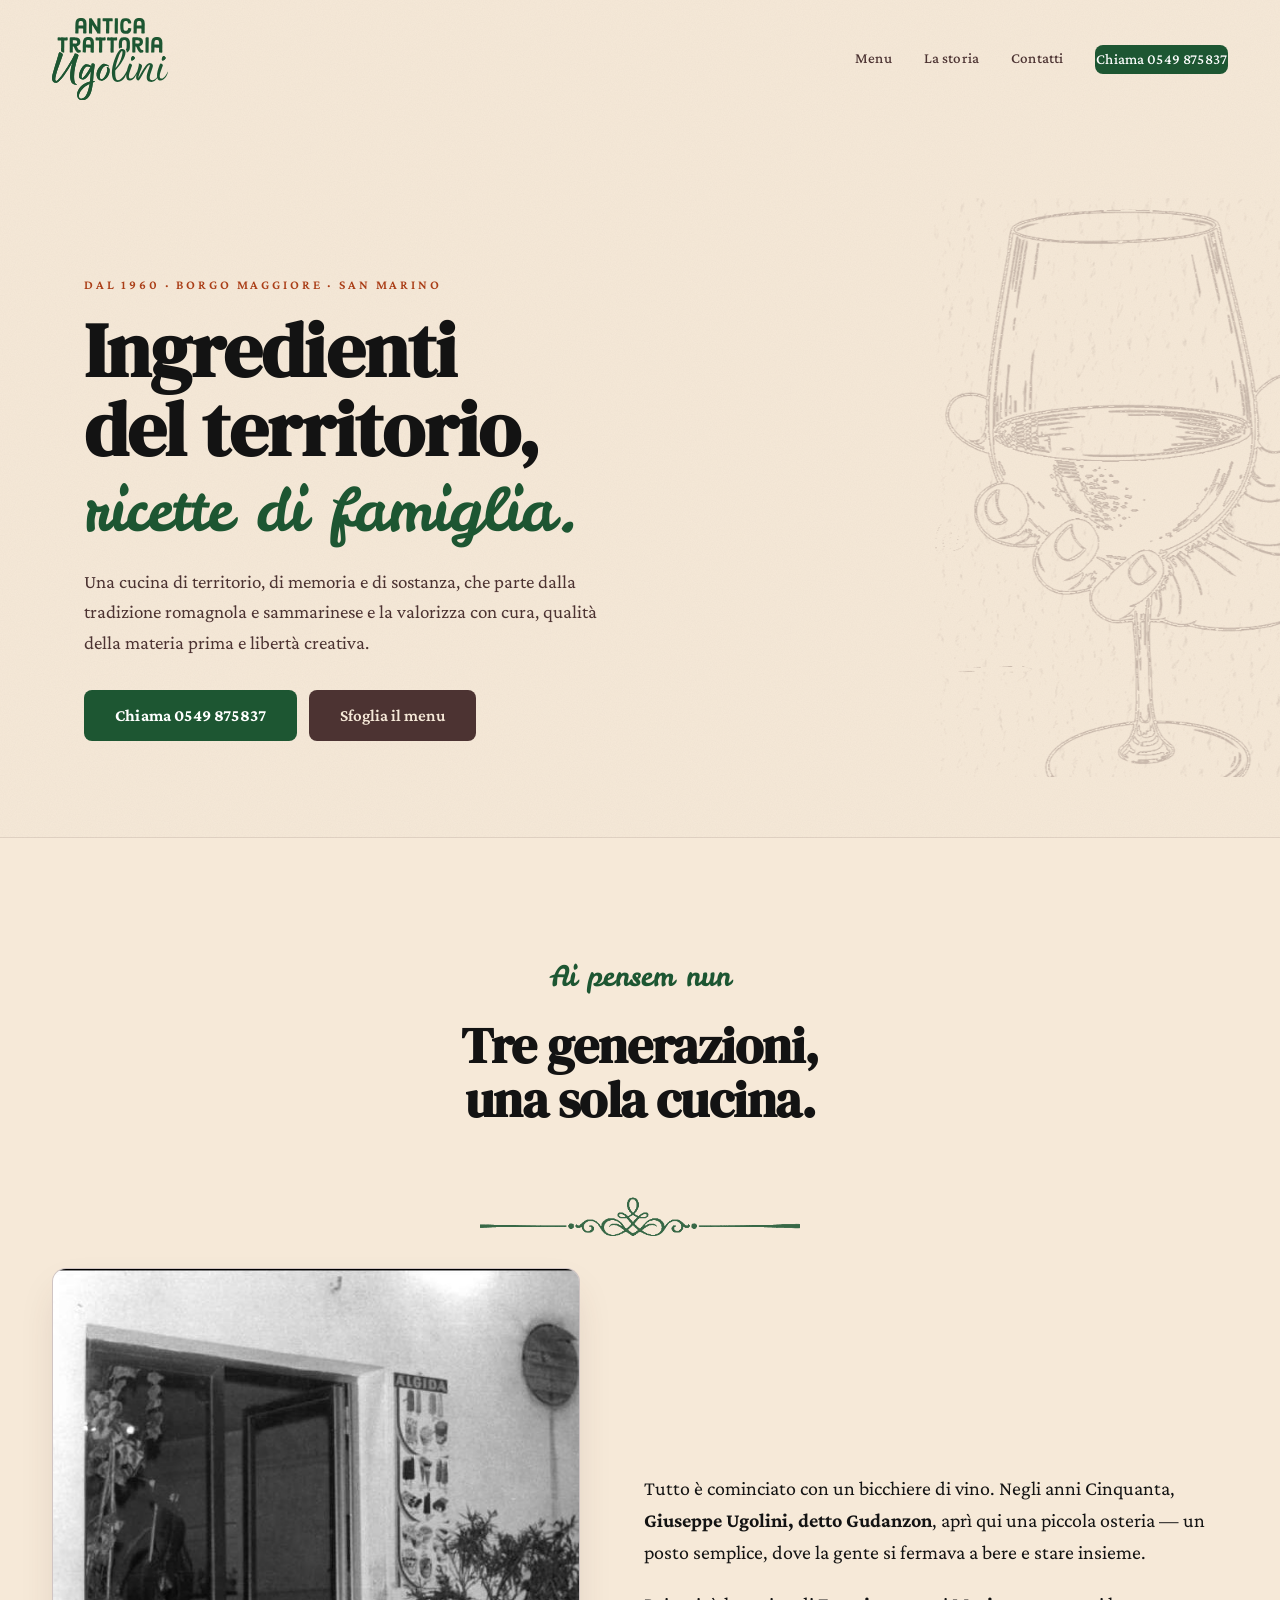
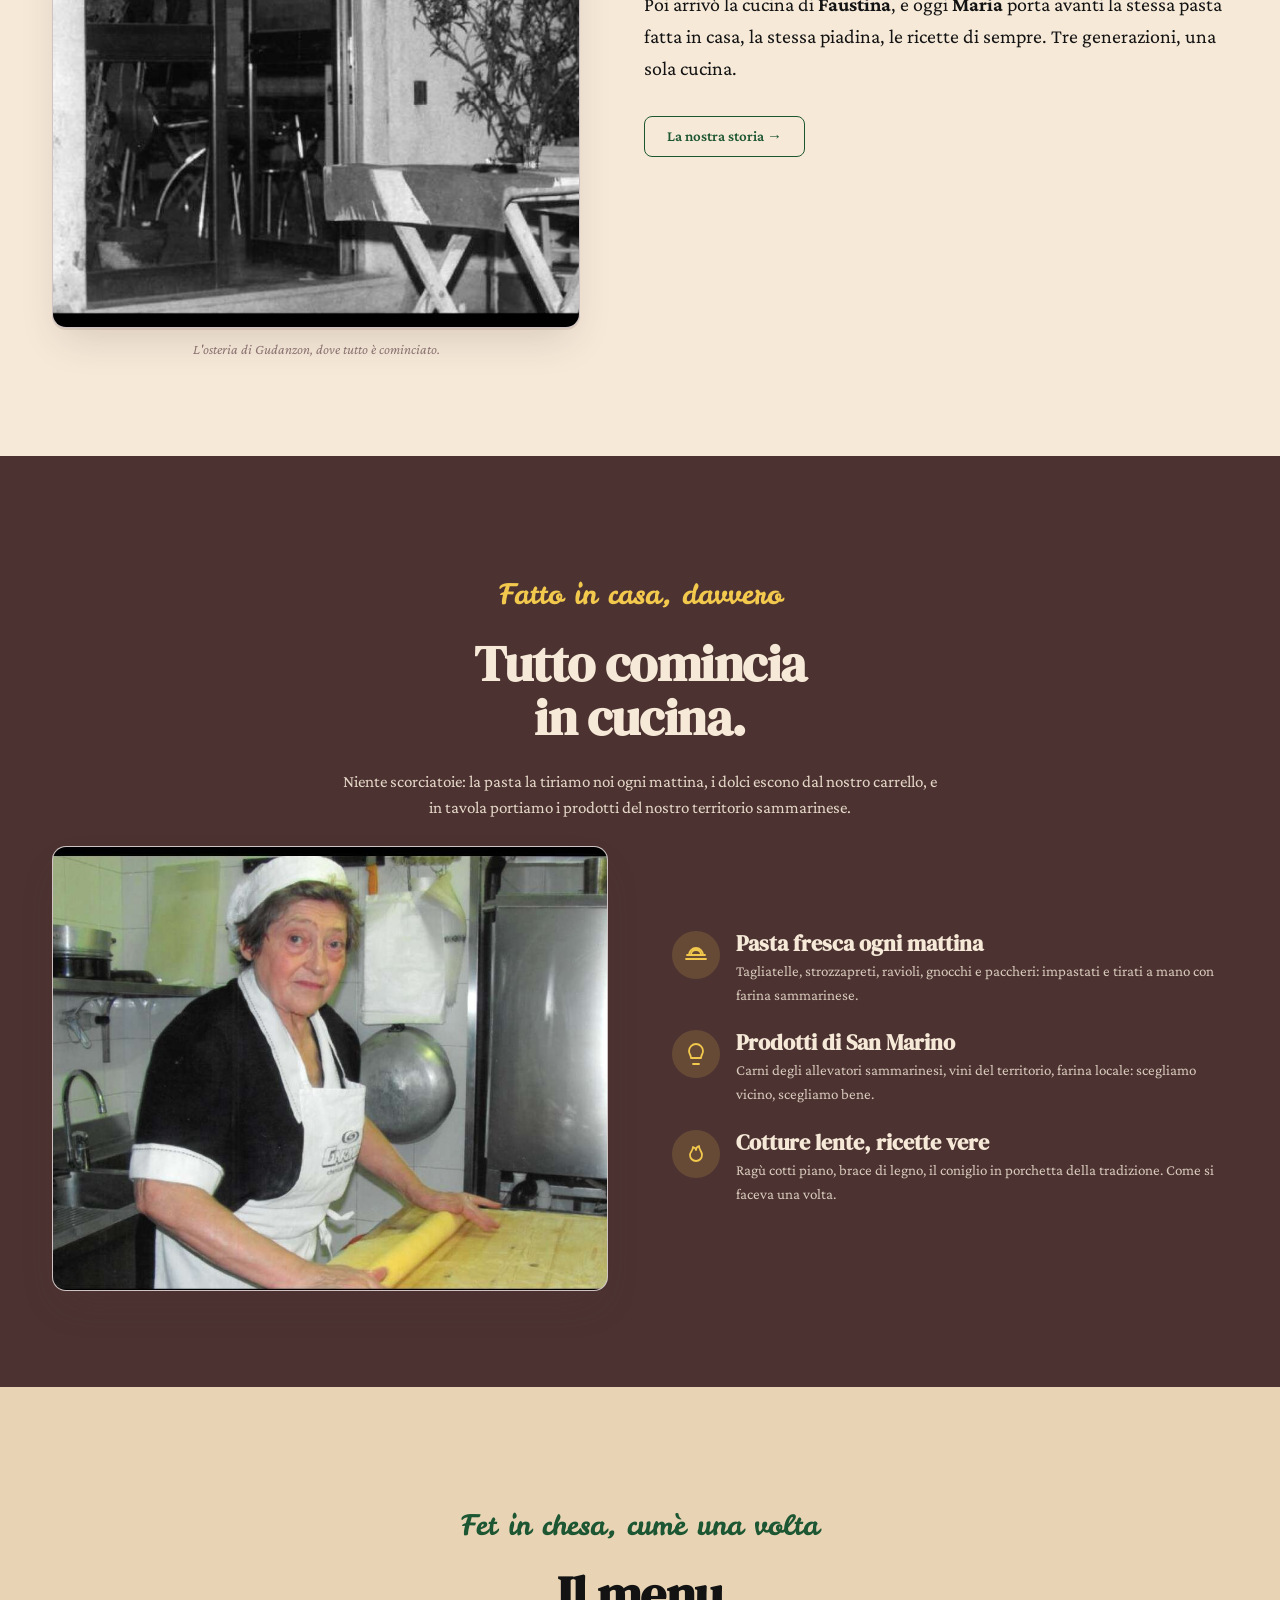
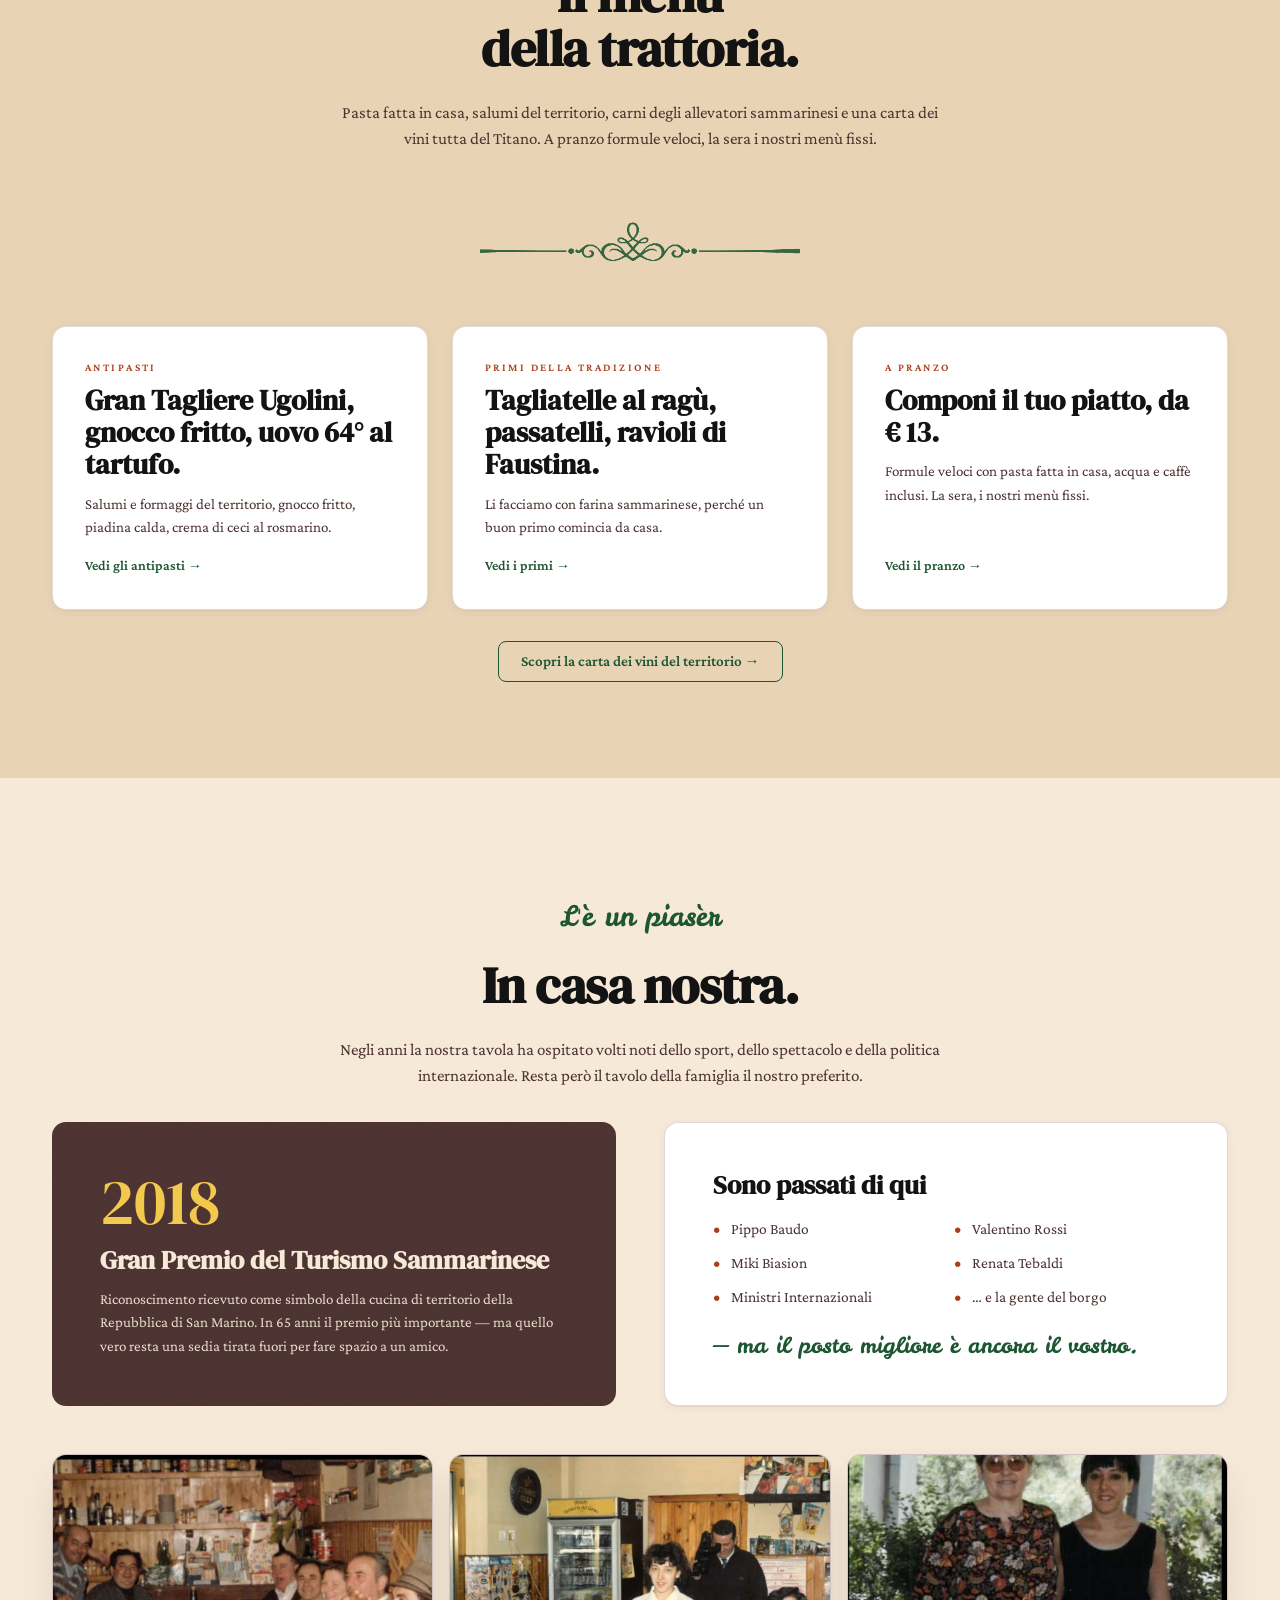
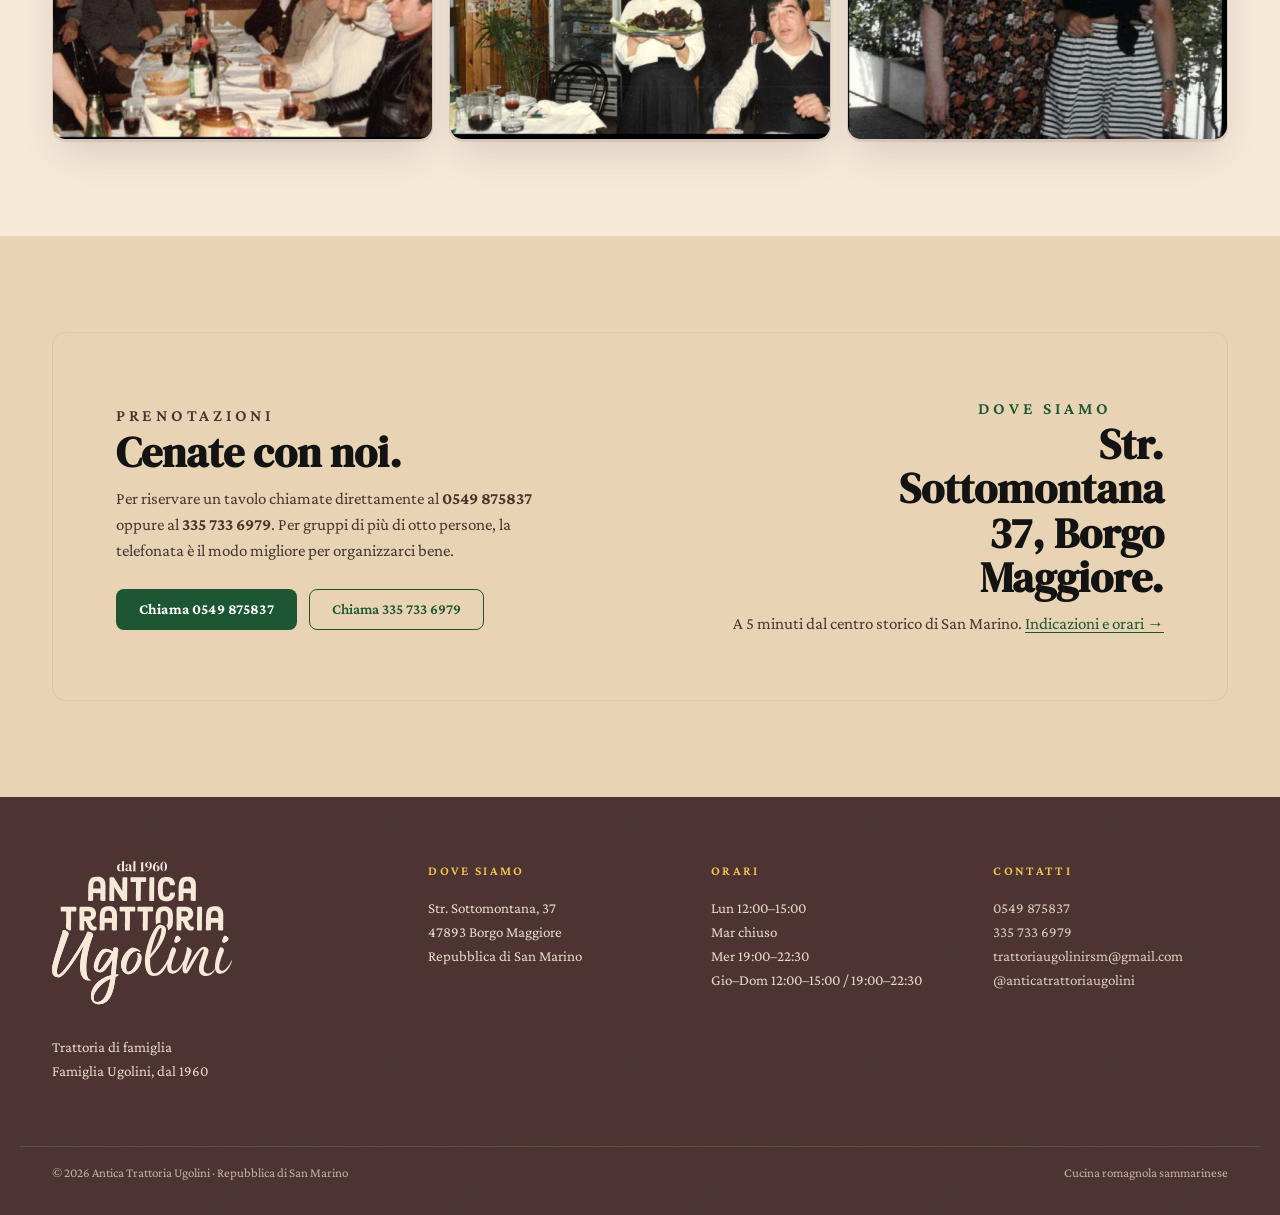
==== commit 80f3fc92: "Add files via upload" ====
--- a/atusitev5_work/index.html
+++ b/atusitev5_work/index.html
@@ -44,7 +44,7 @@
   "description": "Trattoria di famiglia a Borgo Maggiore, San Marino. Cucina romagnola e sammarinese, pasta fatta in casa, ingredienti del territorio e ricette dal 1960.",
   "@id": "https://anticatrattoriaugolini.com/",
   "url": "https://anticatrattoriaugolini.com/",
-  "telephone": "+390549875837",
+  "telephone": ["+390549875837", "+393357336979"],
   "email": "trattoriaugolinirsm@gmail.com",
   "priceRange": "€€",
   "servesCuisine": ["Italian", "Romagnola", "Sammarinese"],
@@ -65,7 +65,10 @@
   },
   "hasMap": "https://maps.google.com/?q=Str.+Sottomontana+37,+Borgo+Maggiore,+San+Marino",
   "openingHoursSpecification": [
-    { "@type": "OpeningHoursSpecification", "dayOfWeek": ["Tuesday","Wednesday","Thursday","Friday","Saturday","Sunday"], "opens": "10:00", "closes": "23:00" }
+    { "@type": "OpeningHoursSpecification", "dayOfWeek": "Monday", "opens": "12:00", "closes": "15:00" },
+    { "@type": "OpeningHoursSpecification", "dayOfWeek": "Wednesday", "opens": "19:00", "closes": "22:30" },
+    { "@type": "OpeningHoursSpecification", "dayOfWeek": ["Thursday","Friday","Saturday","Sunday"], "opens": "12:00", "closes": "15:00" },
+    { "@type": "OpeningHoursSpecification", "dayOfWeek": ["Thursday","Friday","Saturday","Sunday"], "opens": "19:00", "closes": "22:30" }
   ],
   "sameAs": ["https://www.instagram.com/anticatrattoriaugolini"]
 }
@@ -263,10 +266,10 @@
         <div class="reserve__copy">
           <p class="section-eyebrow">prenotazioni</p>
           <h2>Cenate con noi.</h2>
-          <p>Per riservare un tavolo chiamate direttamente al <strong>0549 875837</strong>. Per gruppi di più di otto persone, la telefonata è il modo migliore per organizzarci bene.</p>
+          <p>Per riservare un tavolo chiamate direttamente al <strong>0549 875837</strong> oppure al <strong>335 733 6979</strong>. Per gruppi di più di otto persone, la telefonata è il modo migliore per organizzarci bene.</p>
           <div style="margin-top: var(--s-5); display:flex; gap: var(--s-3); flex-wrap: wrap;">
             <a class="btn btn-primary" href="tel:+390549875837">Chiama 0549 875837</a>
-            <a class="btn btn-secondary" href="contatti.html">Orari e indirizzo</a>
+            <a class="btn btn-secondary" href="tel:+393357336979">Chiama 335 733 6979</a>
           </div>
         </div>
         <div class="reserve__copy" style="text-align:right">
@@ -286,9 +289,10 @@
       <p class="site-footer__tag">Trattoria di famiglia<br />Famiglia Ugolini, dal 1960</p>
     </div>
     <div><h5>Dove siamo</h5><p>Str. Sottomontana, 37<br />47893 Borgo Maggiore<br />Repubblica di San Marino</p></div>
-    <div><h5>Orari</h5><p>Mar – Dom<br />10:00 – 23:00<br /><em>Lunedì chiuso</em></p></div>
+    <div><h5>Orari</h5><p>Lun 12:00–15:00<br />Mar chiuso<br />Mer 19:00–22:30<br />Gio–Dom 12:00–15:00 / 19:00–22:30</p></div>
     <div><h5>Contatti</h5><p>
       <a href="tel:+390549875837">0549 875837</a><br />
+      <a href="tel:+393357336979">335 733 6979</a><br />
       <a href="mailto:trattoriaugolinirsm@gmail.com">trattoriaugolinirsm@gmail.com</a><br />
       <a href="https://www.instagram.com/anticatrattoriaugolini" rel="noopener">@anticatrattoriaugolini</a>
     </p></div>
--- a/atusitev5_work/css/site.css
+++ b/atusitev5_work/css/site.css
@@ -19,7 +19,7 @@
 a { color: var(--fg-link); text-underline-offset: 3px; text-decoration-thickness: 1px; }
 a:hover { color: var(--c-verde-90); }
 
-.container { max-width: 1240px; margin: 0 auto; padding: 0 var(--s-6); }
+.container { width: 100%; max-width: 1240px; margin: 0 auto; padding: 0 var(--s-6); }
 .narrow { max-width: 880px; margin: 0 auto; padding: 0 var(--s-6); }
 
 /* ---------- Header ------------------------------------------------ */
@@ -33,7 +33,7 @@
   -webkit-backdrop-filter: blur(8px);
   box-shadow: 0 1px 0 rgba(76,51,50,0.10);
 }
-.site-header__inner { display: flex; align-items: center; justify-content: space-between; padding: 18px 0; }
+.site-header__inner { display: flex; align-items: center; justify-content: space-between; padding-top: 18px; padding-bottom: 18px; }
 .site-header__logo {
   width: 116px;
   flex-shrink: 0;
@@ -64,6 +64,13 @@
   height: 1.5px;
   background: var(--c-verde-bosco);
 }
+.site-header__nav a.btn-primary,
+.site-header__nav a.btn-primary:visited,
+.site-header__nav a.btn-primary:hover,
+.site-header__nav a.btn-primary[aria-current="page"] {
+  color: #fff;
+}
+.site-header__nav a.btn-primary[aria-current="page"]::after { display: none; }
 
 /* Mobile nav toggle */
 .nav-toggle {
@@ -139,7 +146,15 @@
   z-index: 1;
   will-change: transform;
 }
-.hero__inner { position: relative; z-index: 2; padding: var(--s-9) 0; width: 100%; }
+.hero__inner {
+  position: relative;
+  z-index: 2;
+  padding-top: var(--s-9);
+  padding-right: clamp(28px, 5vw, 72px);
+  padding-bottom: var(--s-9);
+  padding-left: clamp(28px, 5vw, 72px);
+  width: 100%;
+}
 .hero__eyebrow {
   color: var(--c-terracotta);
   font-family: var(--font-body);
@@ -468,7 +483,8 @@
   display: grid;
   grid-template-columns: 1.4fr 1fr 1fr 1fr;
   gap: var(--s-7);
-  padding: var(--s-8) 0 var(--s-7);
+  padding-top: var(--s-8);
+  padding-bottom: var(--s-7);
 }
 .site-footer__logo {
   color: var(--c-lino-chiaro);
@@ -503,7 +519,8 @@
 .site-footer__bottom {
   position: relative;
   border-top: 1px solid rgba(246,233,216,0.18);
-  padding: var(--s-4) 0 var(--s-6);
+  padding-top: var(--s-4);
+  padding-bottom: var(--s-6);
   display: flex;
   justify-content: space-between;
   font-size: 13px;
@@ -576,7 +593,12 @@
   .site-footer__inner { grid-template-columns: 1fr 1fr; }
   .section { padding: var(--s-8) 0; }
   .hero { min-height: 600px; }
-  .hero__inner { padding: var(--s-8) 0; }
+  .hero__inner {
+    padding-top: var(--s-8);
+    padding-right: var(--s-5);
+    padding-bottom: var(--s-8);
+    padding-left: var(--s-5);
+  }
   .reserve { padding: var(--s-6); gap: var(--s-6); }
   .reserve__form { grid-template-columns: 1fr; }
   .menu-tabs { gap: 14px; }
@@ -618,7 +640,7 @@
 }
 
 @media (max-width: 560px) {
-  .site-footer__inner { grid-template-columns: 1fr; gap: var(--s-5); padding: var(--s-7) 0 var(--s-5); }
+  .site-footer__inner { grid-template-columns: 1fr; gap: var(--s-5); padding-top: var(--s-7); padding-bottom: var(--s-5); }
   .hero__title { font-size: clamp(2.5rem, 9vw, 3.5rem); }
   .story__card-title { font-size: 32px; }
   .reserve__copy h2, .reserve__copy h3 { font-size: 32px; }
@@ -1222,3 +1244,4 @@
 /* Contatti interior photo */
 .contact-photo { margin-top: var(--s-7); }
 .contact-photo .photo-frame { aspect-ratio: 16 / 9; }
+
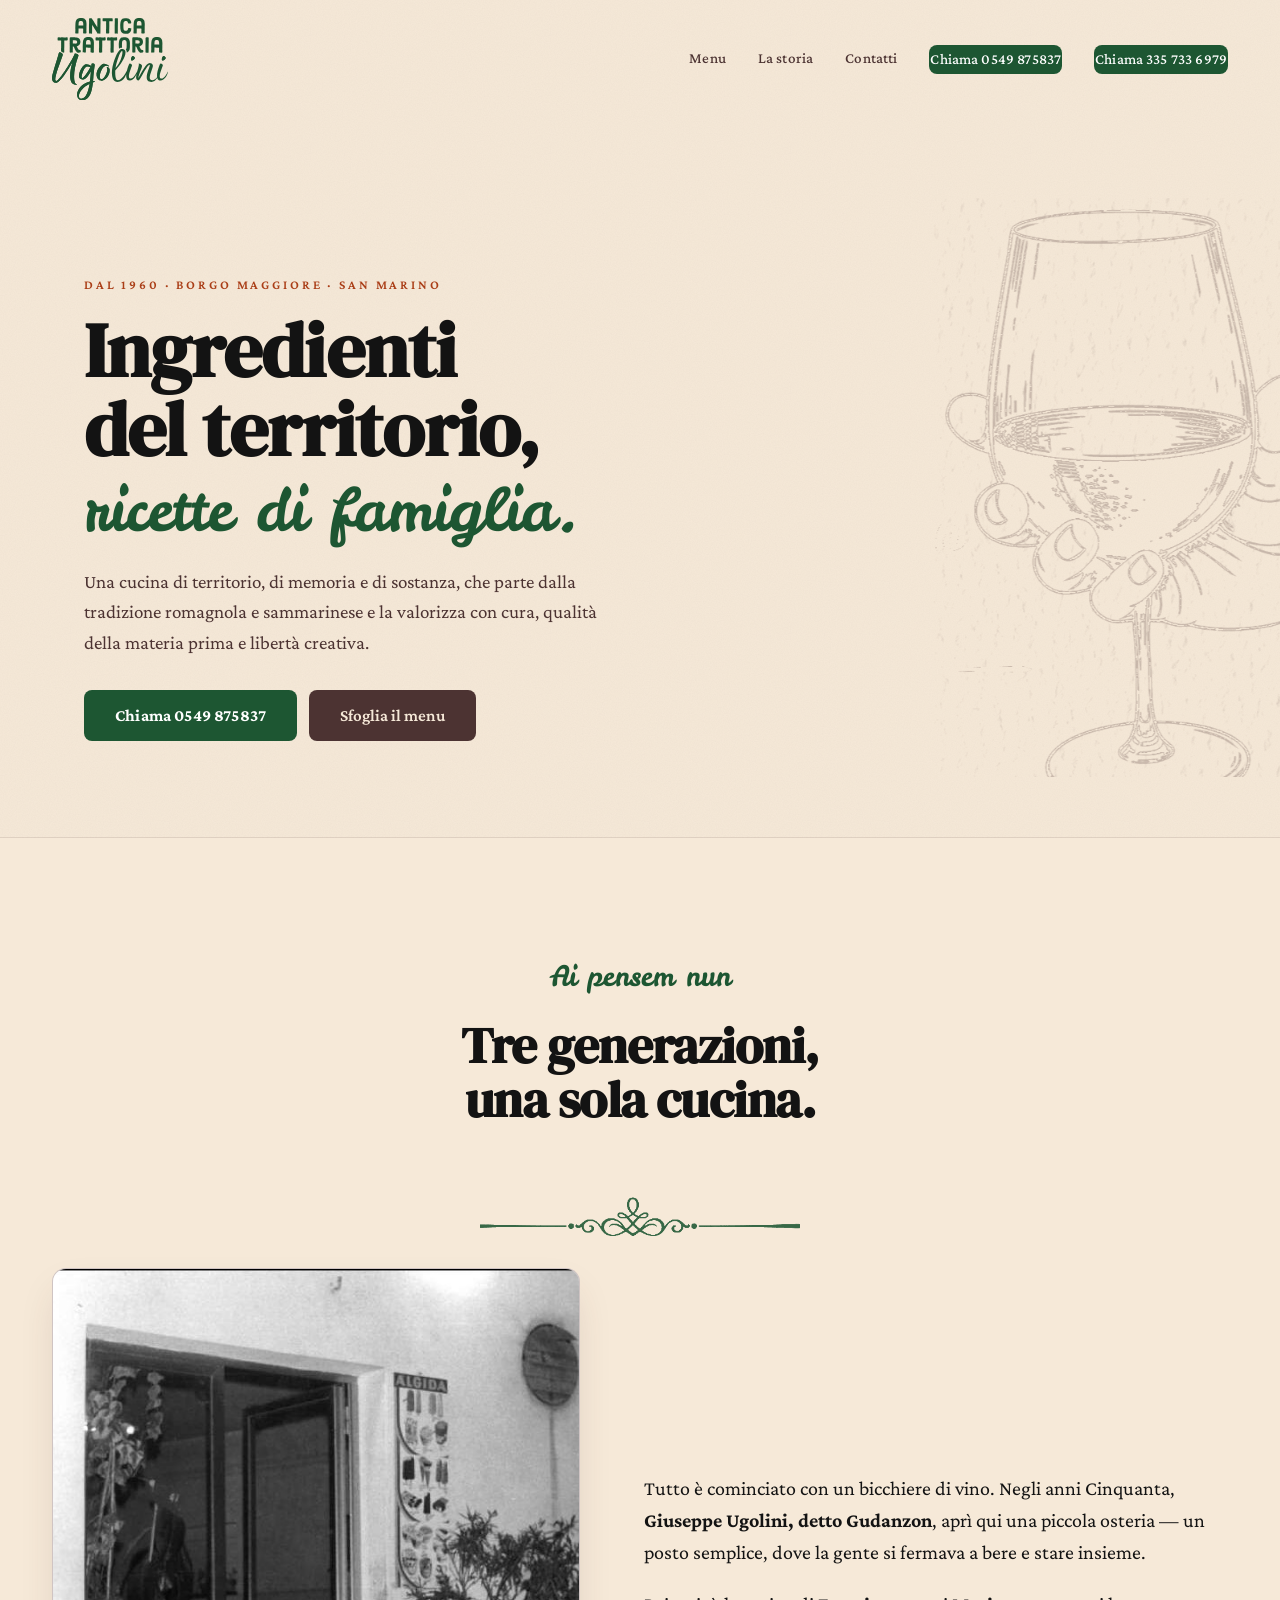
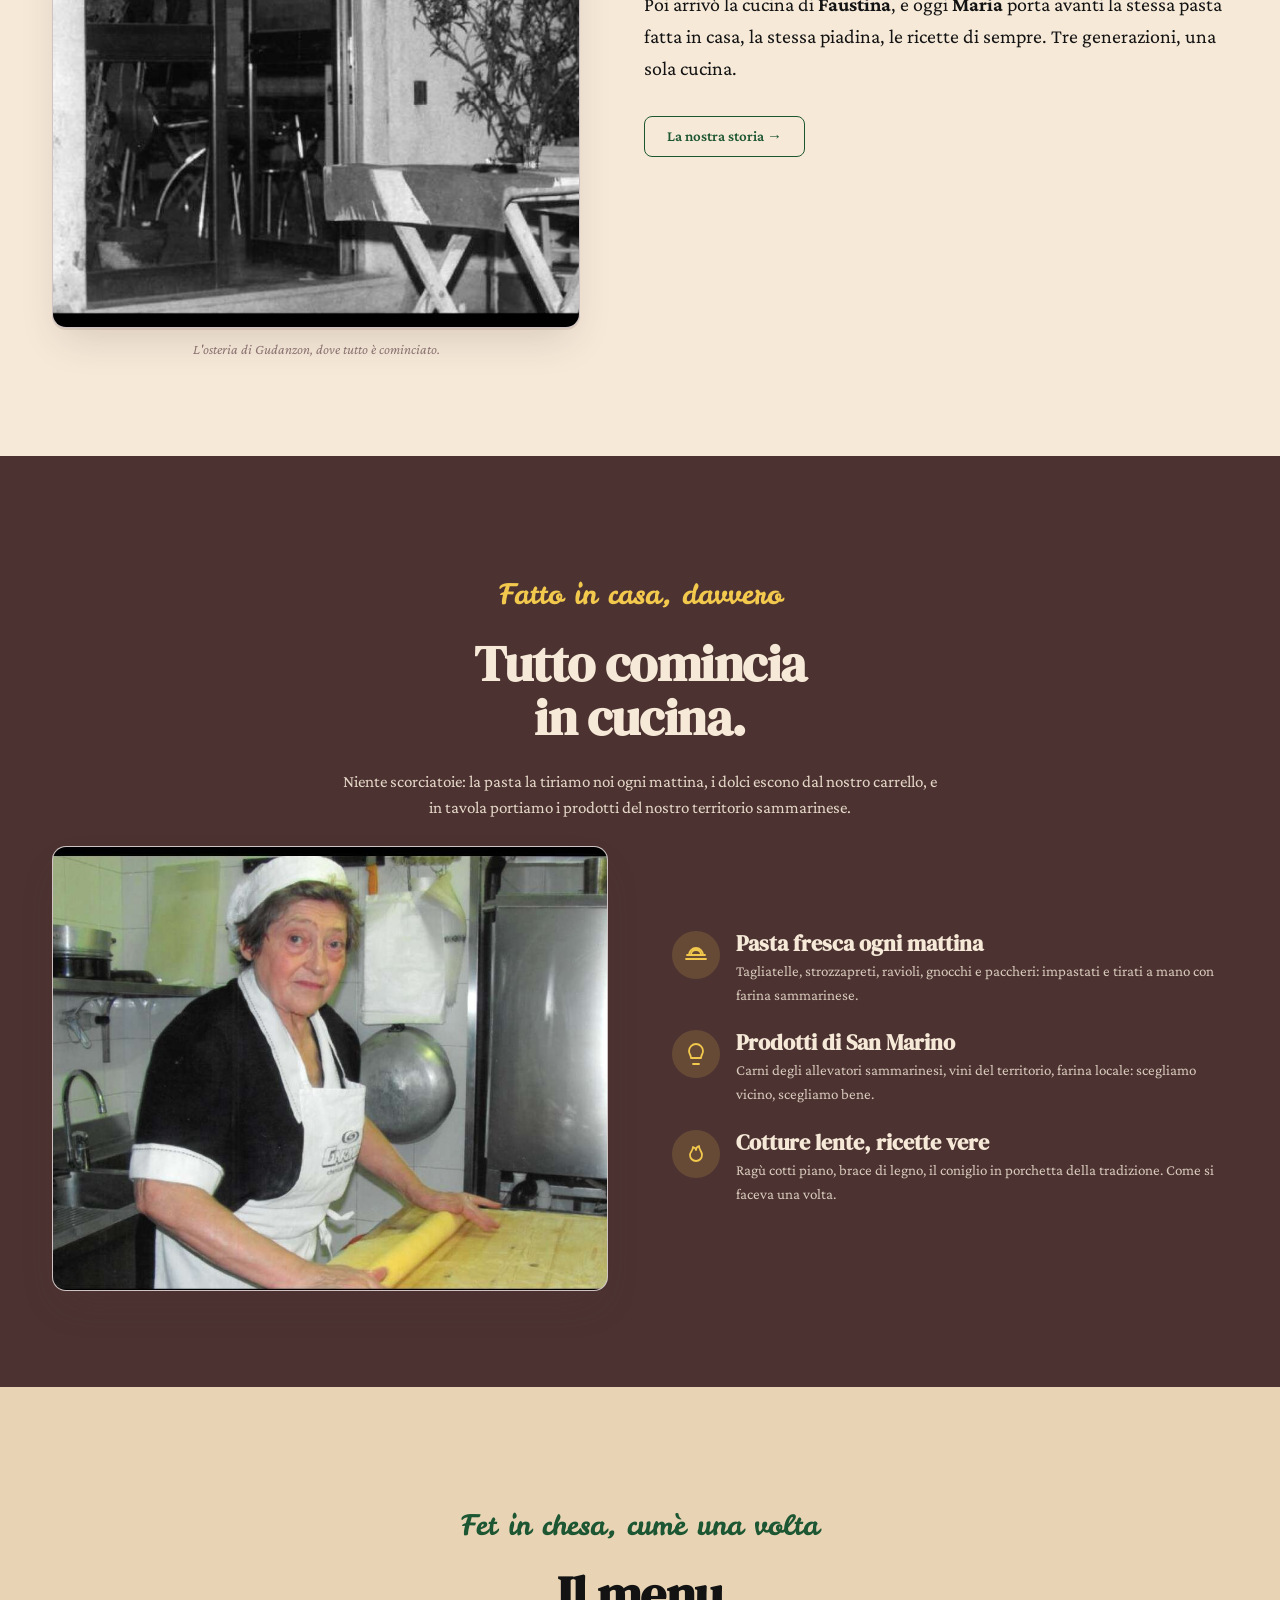
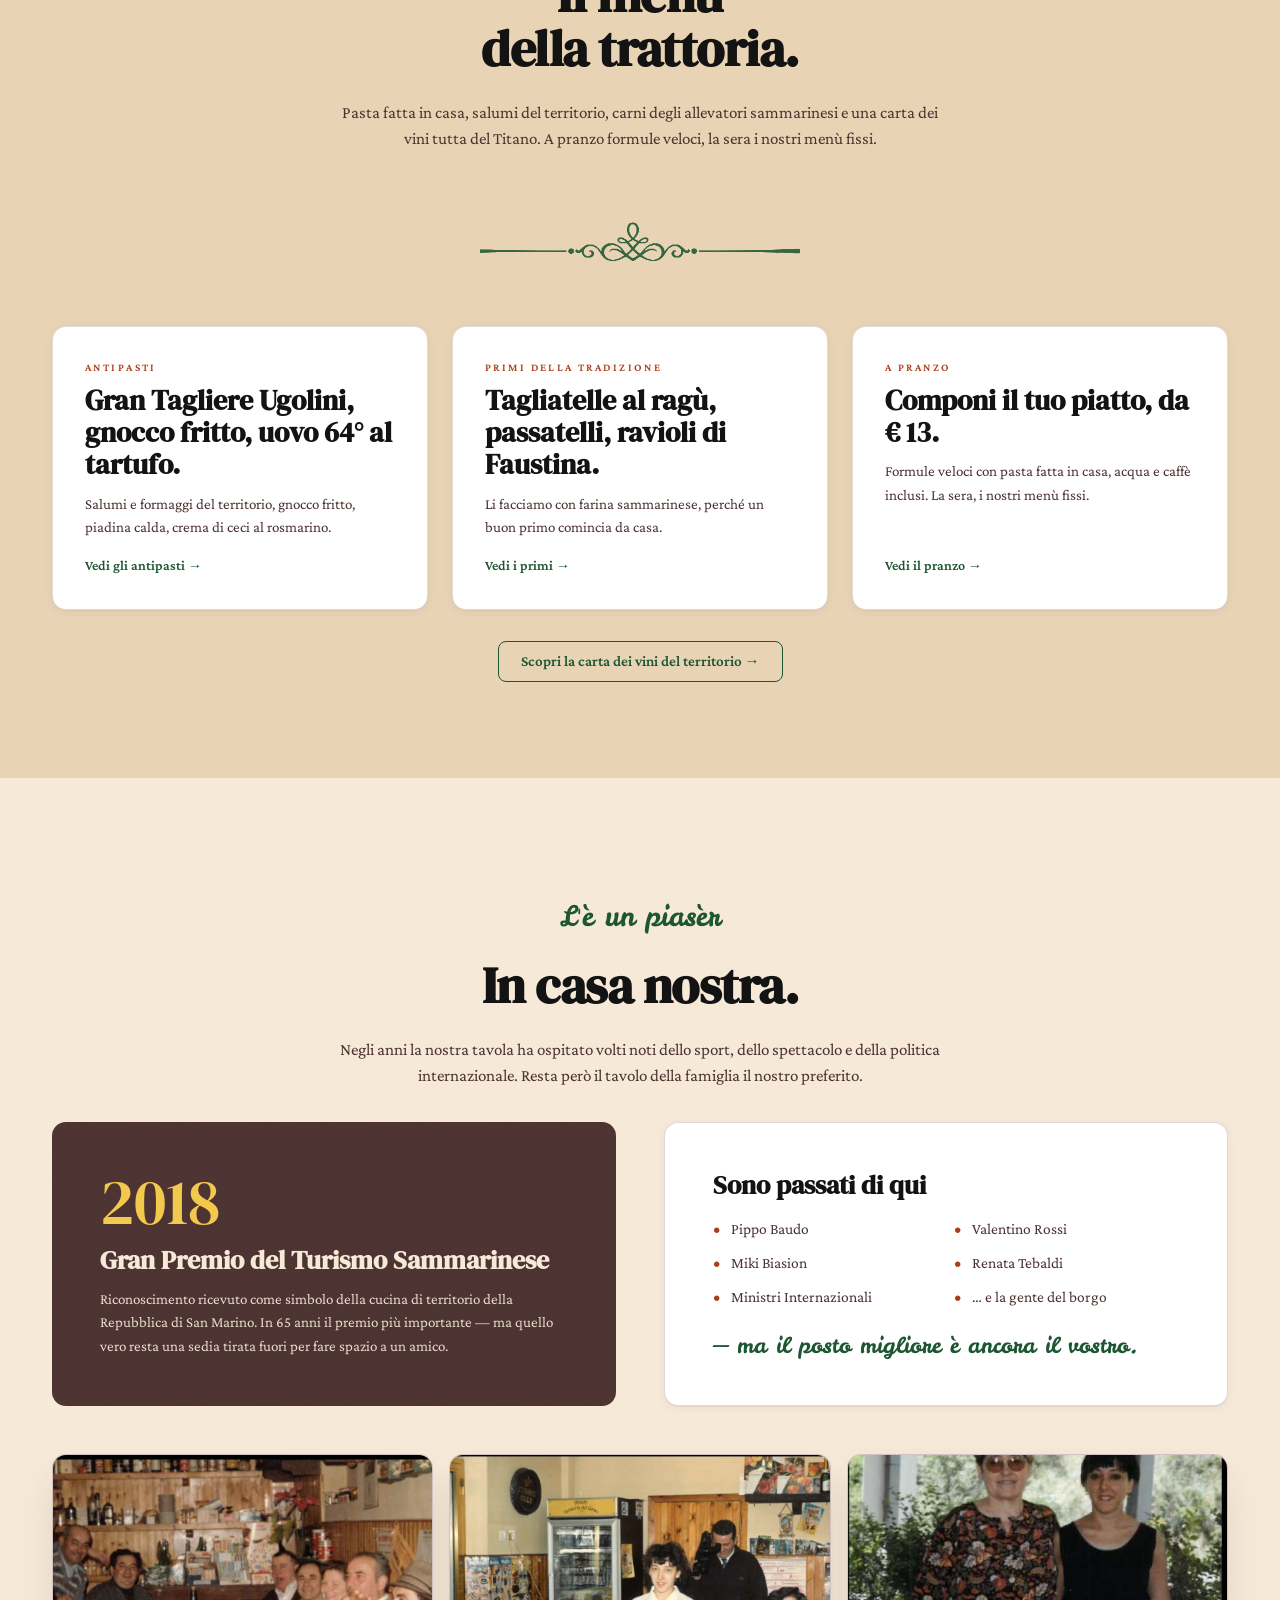
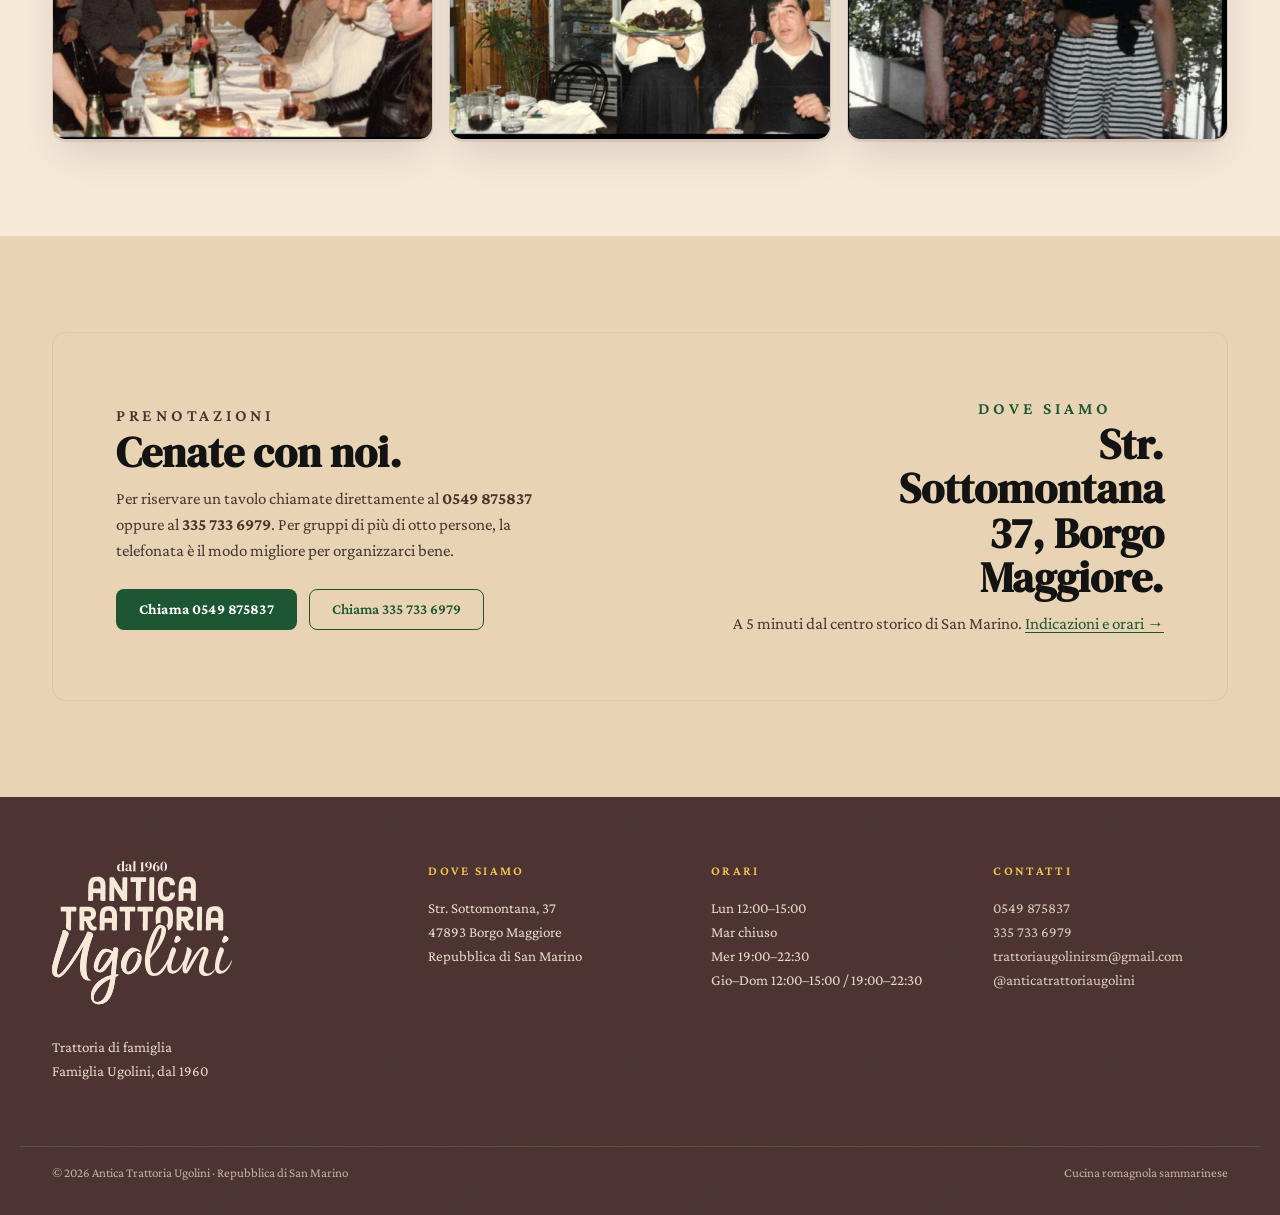
==== commit bfdd562d: "Add files via upload" ====
--- a/atusitev5_work/index.html
+++ b/atusitev5_work/index.html
@@ -87,7 +87,8 @@
       <a href="menu.html">Menu</a>
       <a href="storia.html">La storia</a>
       <a href="contatti.html">Contatti</a>
-      <a href="tel:+390549875837" class="btn btn-primary">Chiama 0549 875837</a>
+      <a href="tel:+390549875837" class="btn btn-primary site-header__call">Chiama 0549 875837</a>
+      <a href="tel:+393357336979" class="btn btn-primary site-header__call">Chiama 335 733 6979</a>
     </nav>
   </div>
 </header>
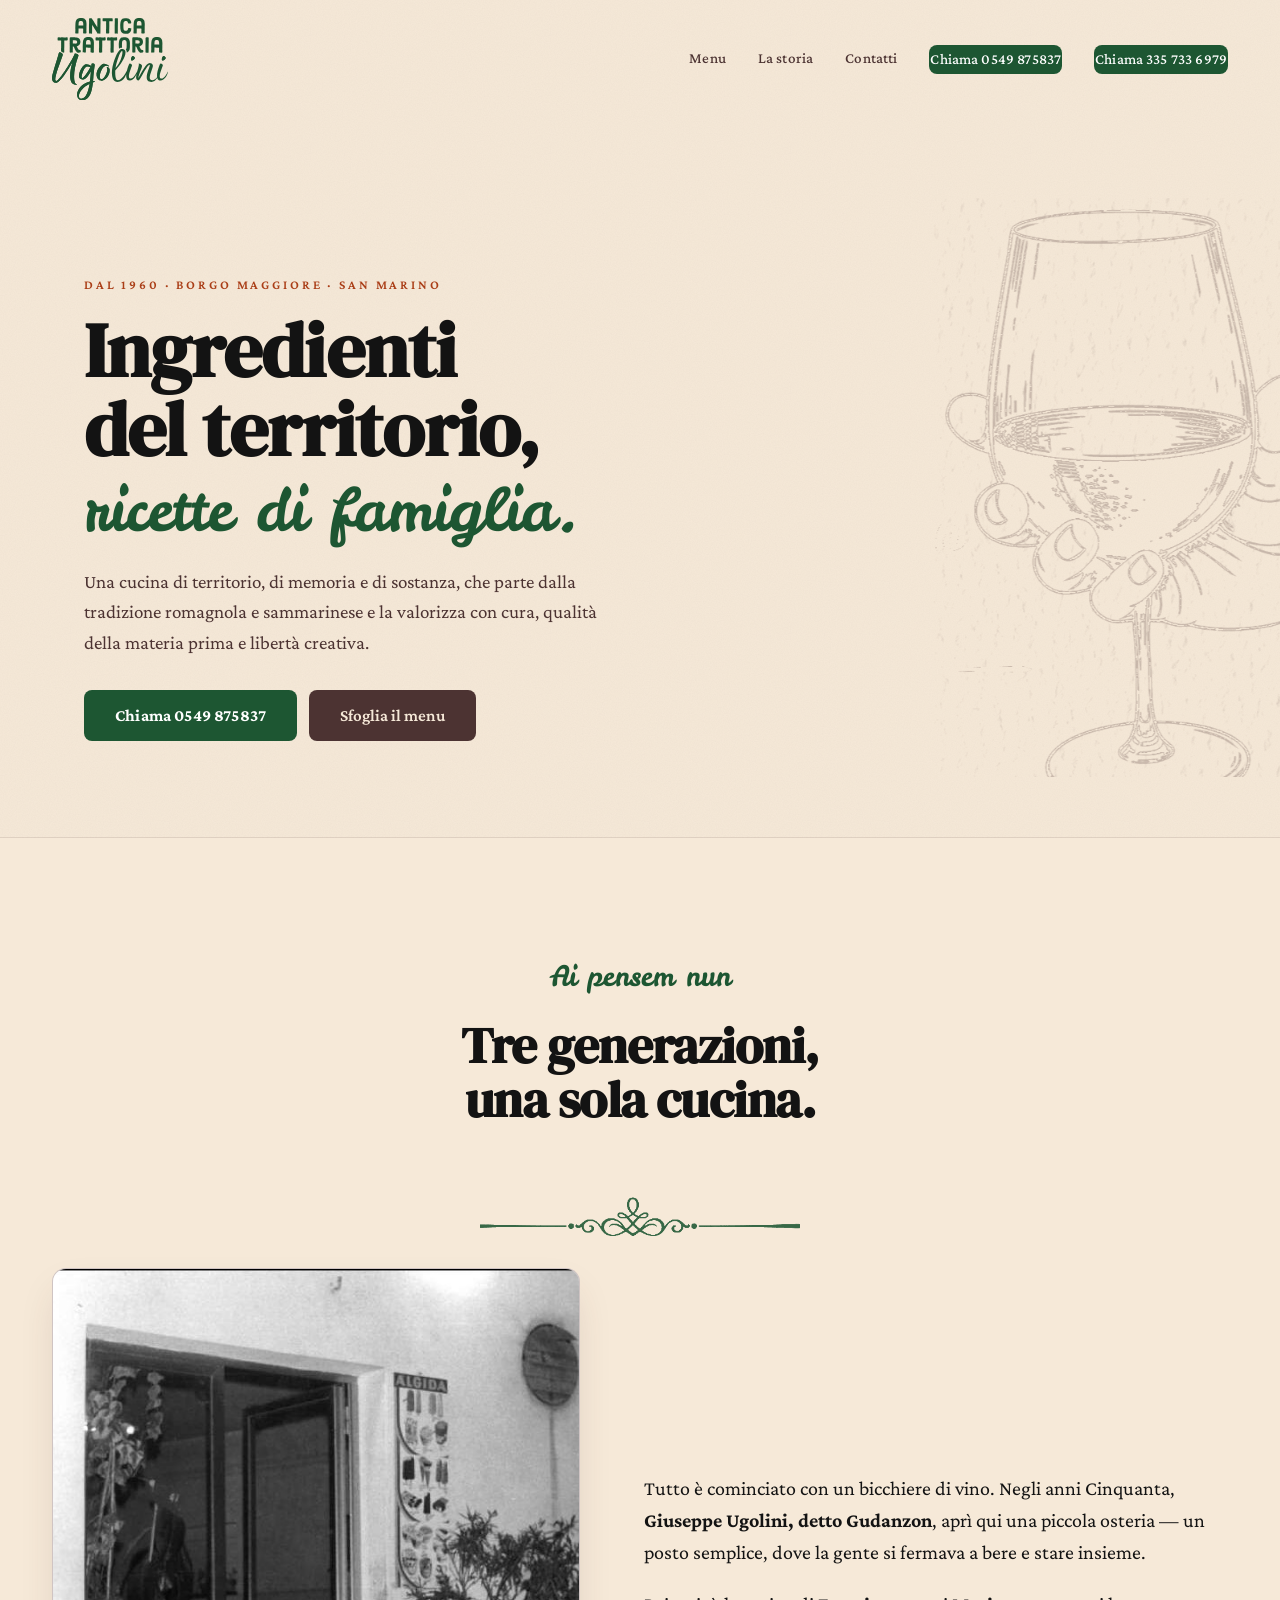
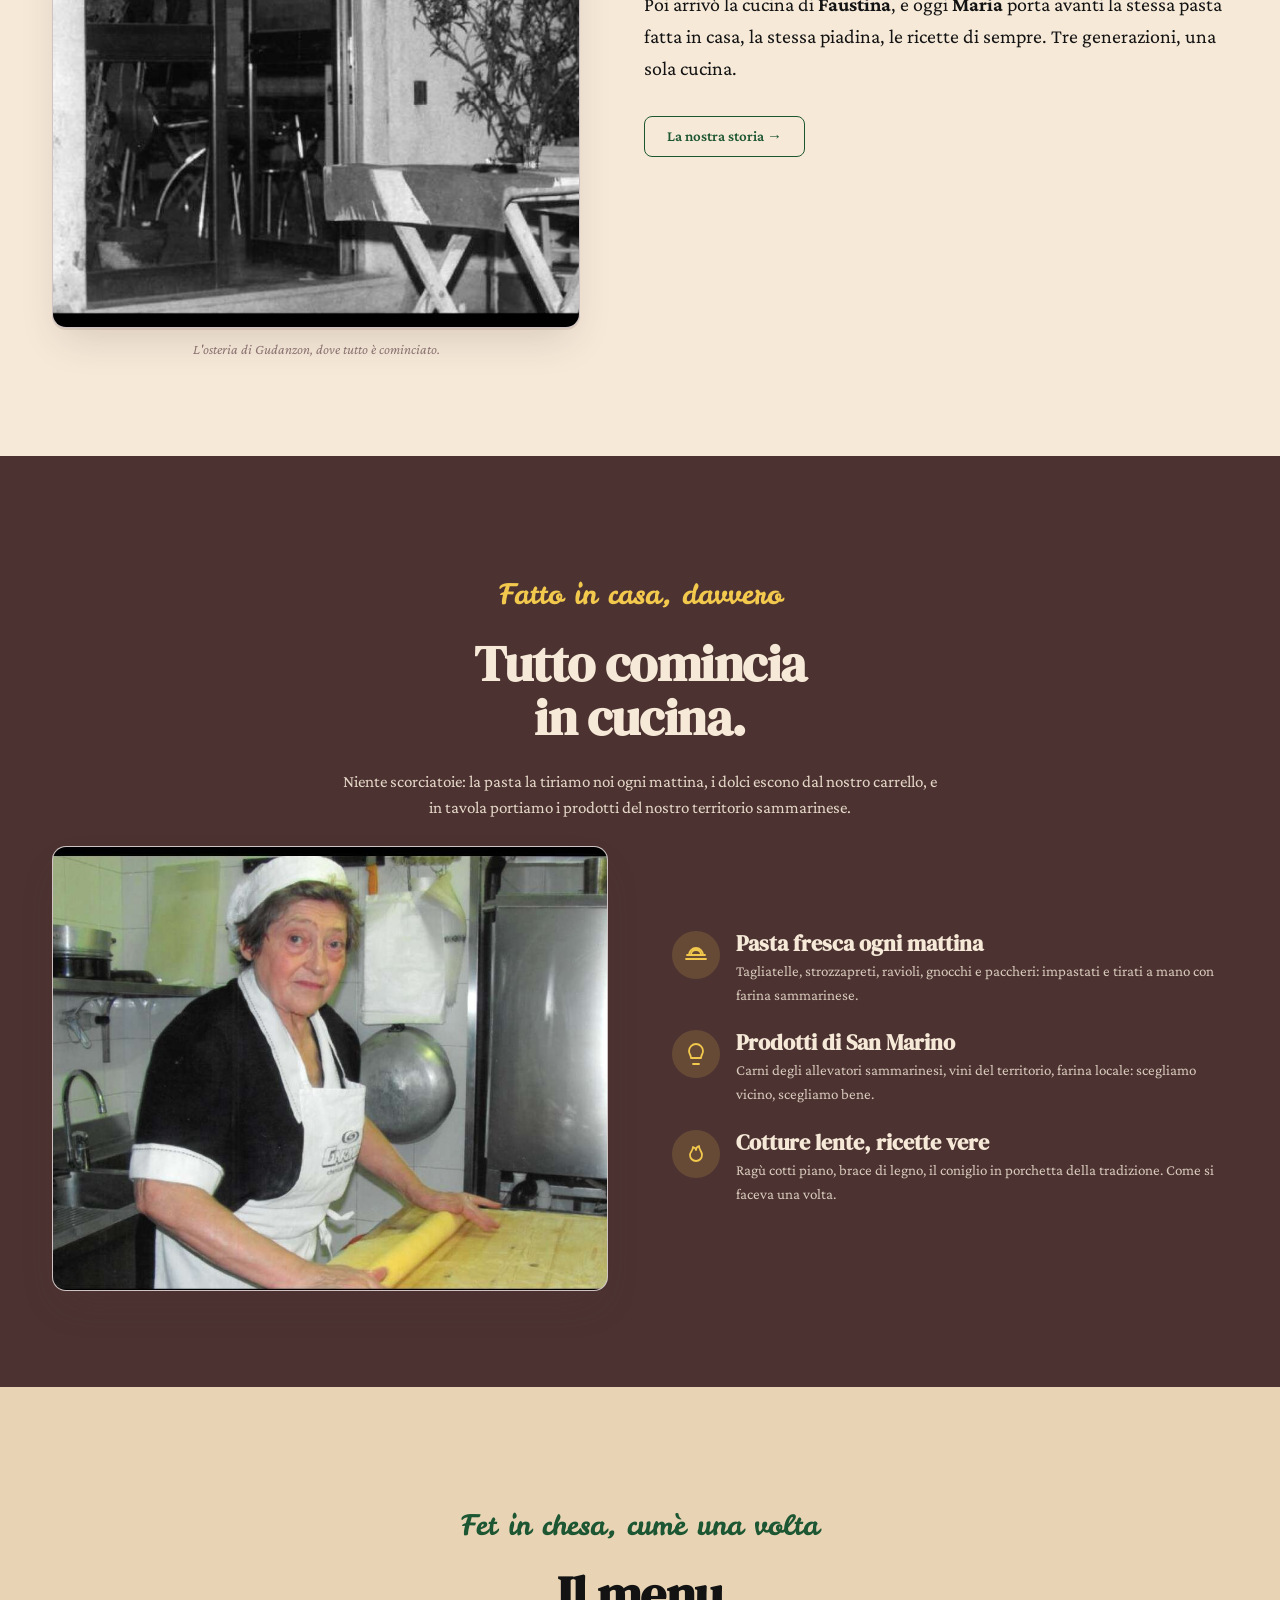
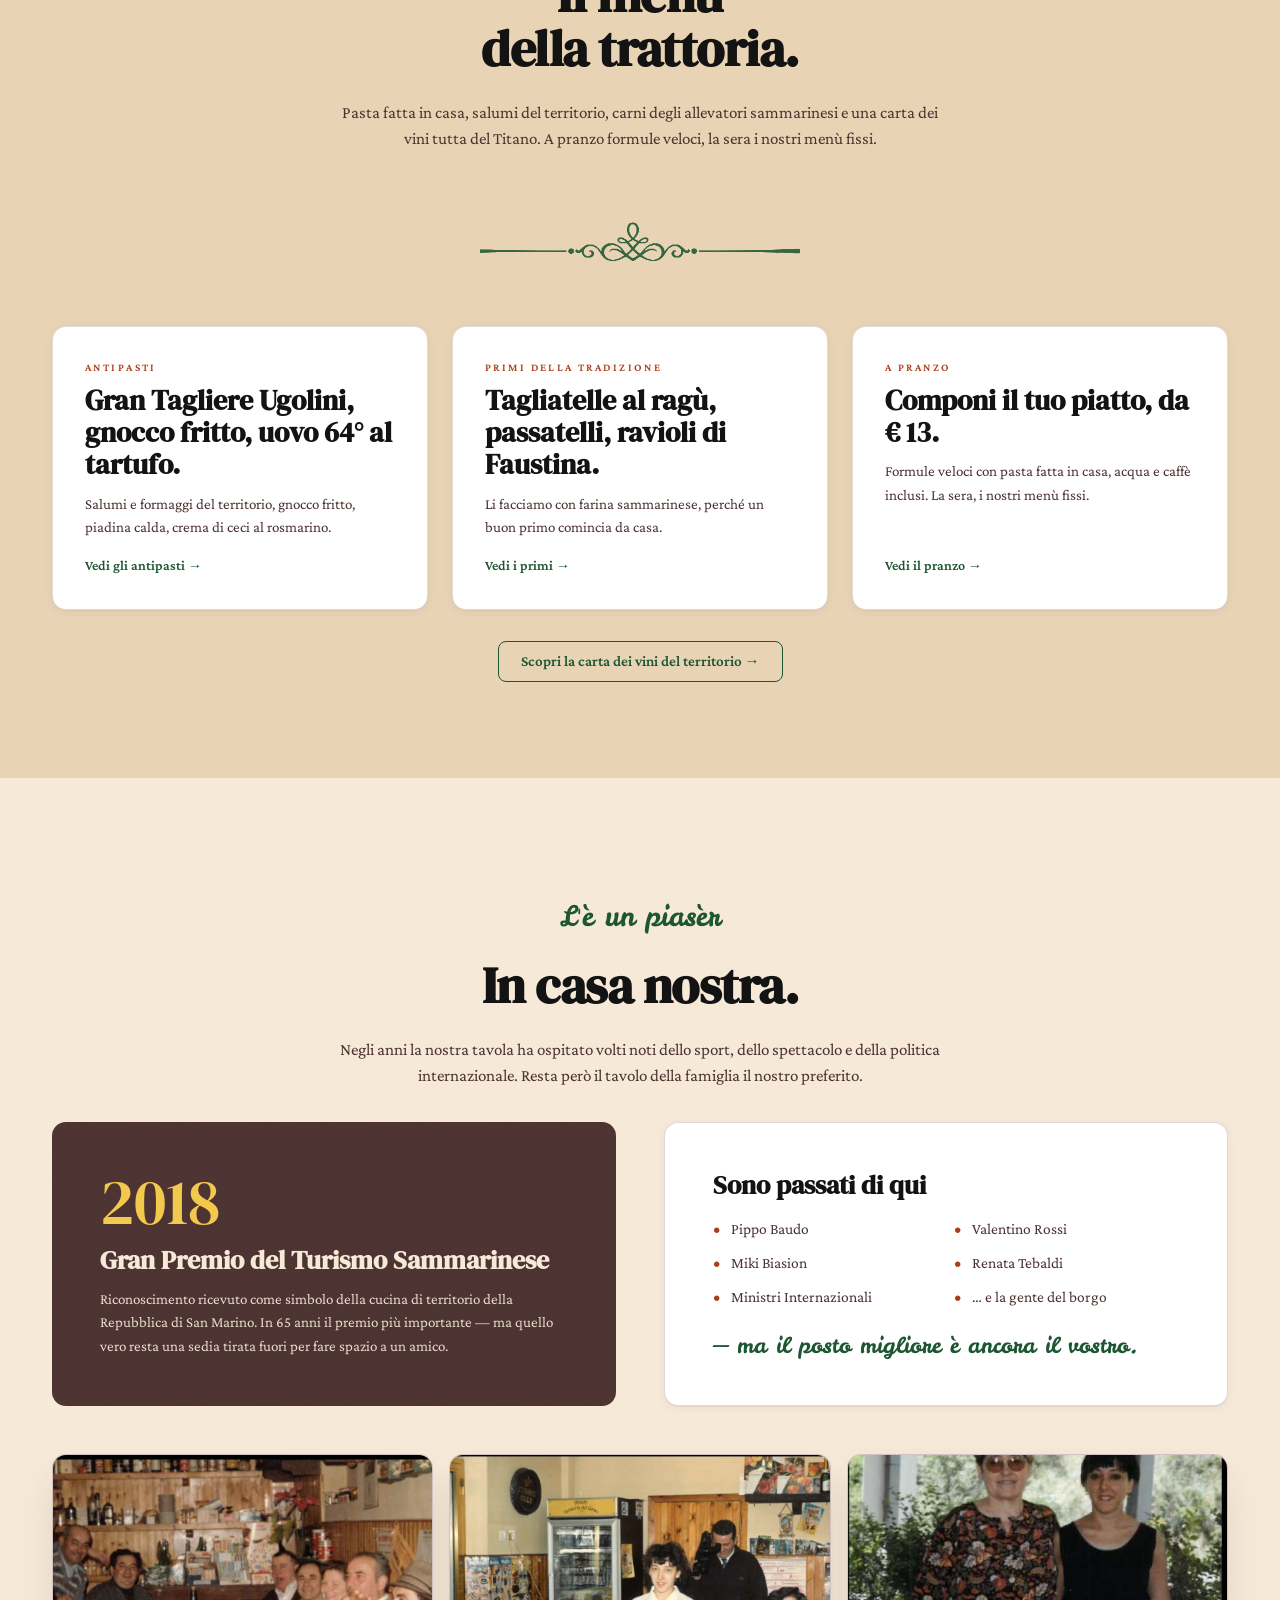
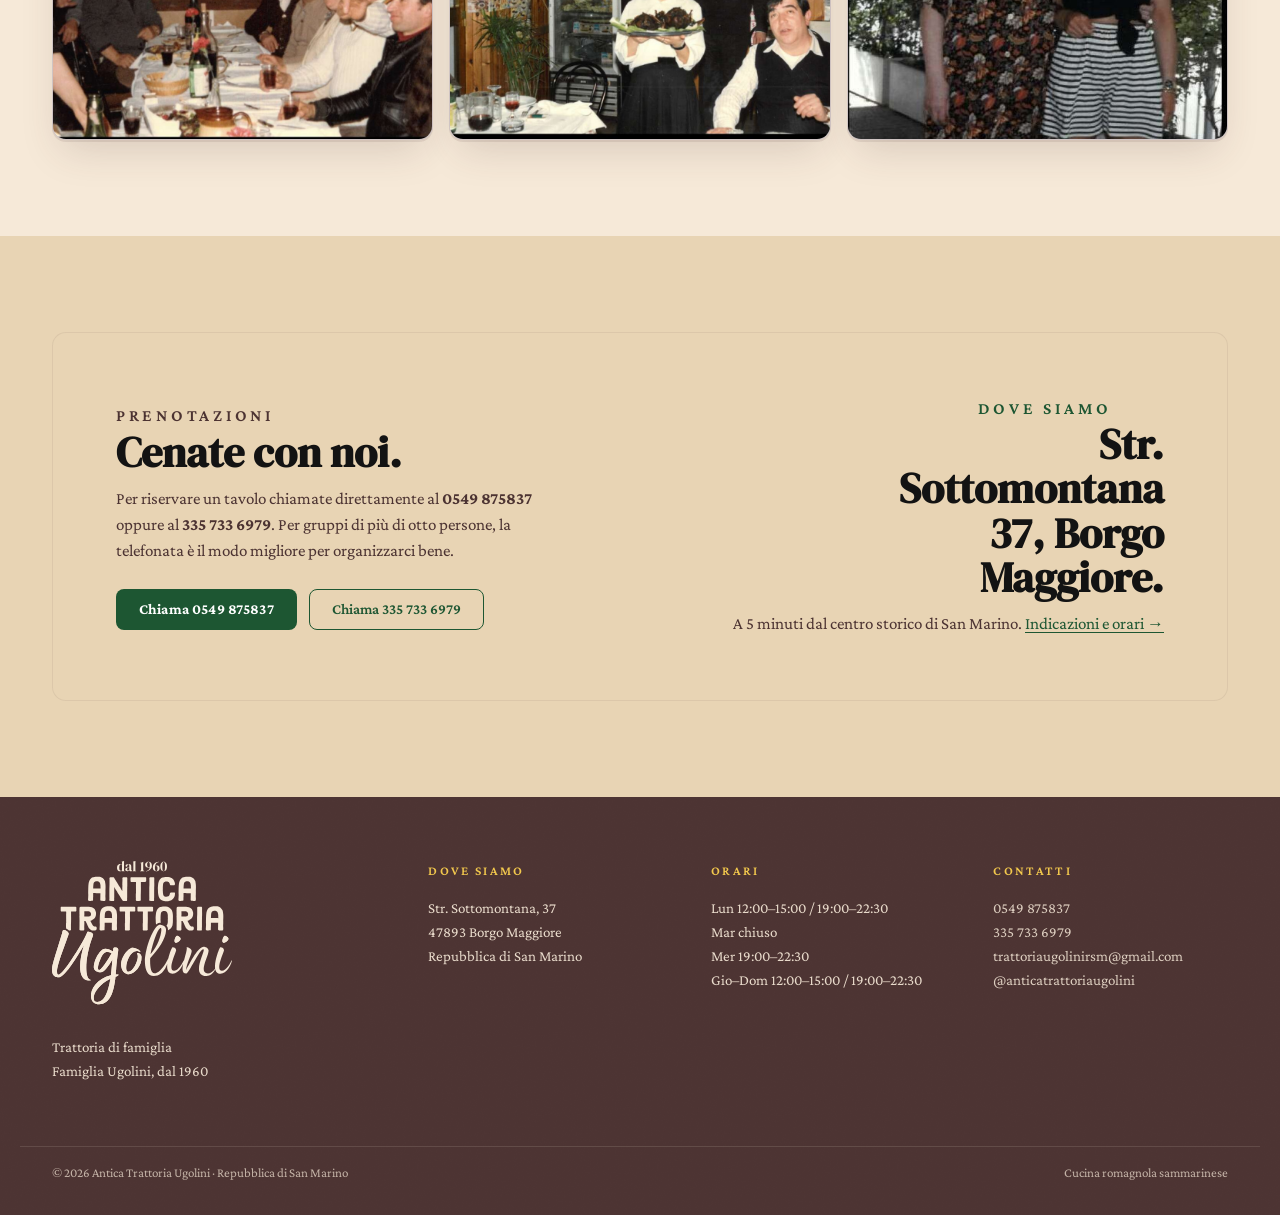
==== commit f99efc7c: "Add files via upload" ====
--- a/atusitev5_work/index.html
+++ b/atusitev5_work/index.html
@@ -66,6 +66,7 @@
   "hasMap": "https://maps.google.com/?q=Str.+Sottomontana+37,+Borgo+Maggiore,+San+Marino",
   "openingHoursSpecification": [
     { "@type": "OpeningHoursSpecification", "dayOfWeek": "Monday", "opens": "12:00", "closes": "15:00" },
+    { "@type": "OpeningHoursSpecification", "dayOfWeek": "Monday", "opens": "19:00", "closes": "22:30" },
     { "@type": "OpeningHoursSpecification", "dayOfWeek": "Wednesday", "opens": "19:00", "closes": "22:30" },
     { "@type": "OpeningHoursSpecification", "dayOfWeek": ["Thursday","Friday","Saturday","Sunday"], "opens": "12:00", "closes": "15:00" },
     { "@type": "OpeningHoursSpecification", "dayOfWeek": ["Thursday","Friday","Saturday","Sunday"], "opens": "19:00", "closes": "22:30" }
@@ -290,7 +291,7 @@
       <p class="site-footer__tag">Trattoria di famiglia<br />Famiglia Ugolini, dal 1960</p>
     </div>
     <div><h5>Dove siamo</h5><p>Str. Sottomontana, 37<br />47893 Borgo Maggiore<br />Repubblica di San Marino</p></div>
-    <div><h5>Orari</h5><p>Lun 12:00–15:00<br />Mar chiuso<br />Mer 19:00–22:30<br />Gio–Dom 12:00–15:00 / 19:00–22:30</p></div>
+    <div><h5>Orari</h5><p>Lun 12:00–15:00 / 19:00–22:30<br />Mar chiuso<br />Mer 19:00–22:30<br />Gio–Dom 12:00–15:00 / 19:00–22:30</p></div>
     <div><h5>Contatti</h5><p>
       <a href="tel:+390549875837">0549 875837</a><br />
       <a href="tel:+393357336979">335 733 6979</a><br />
